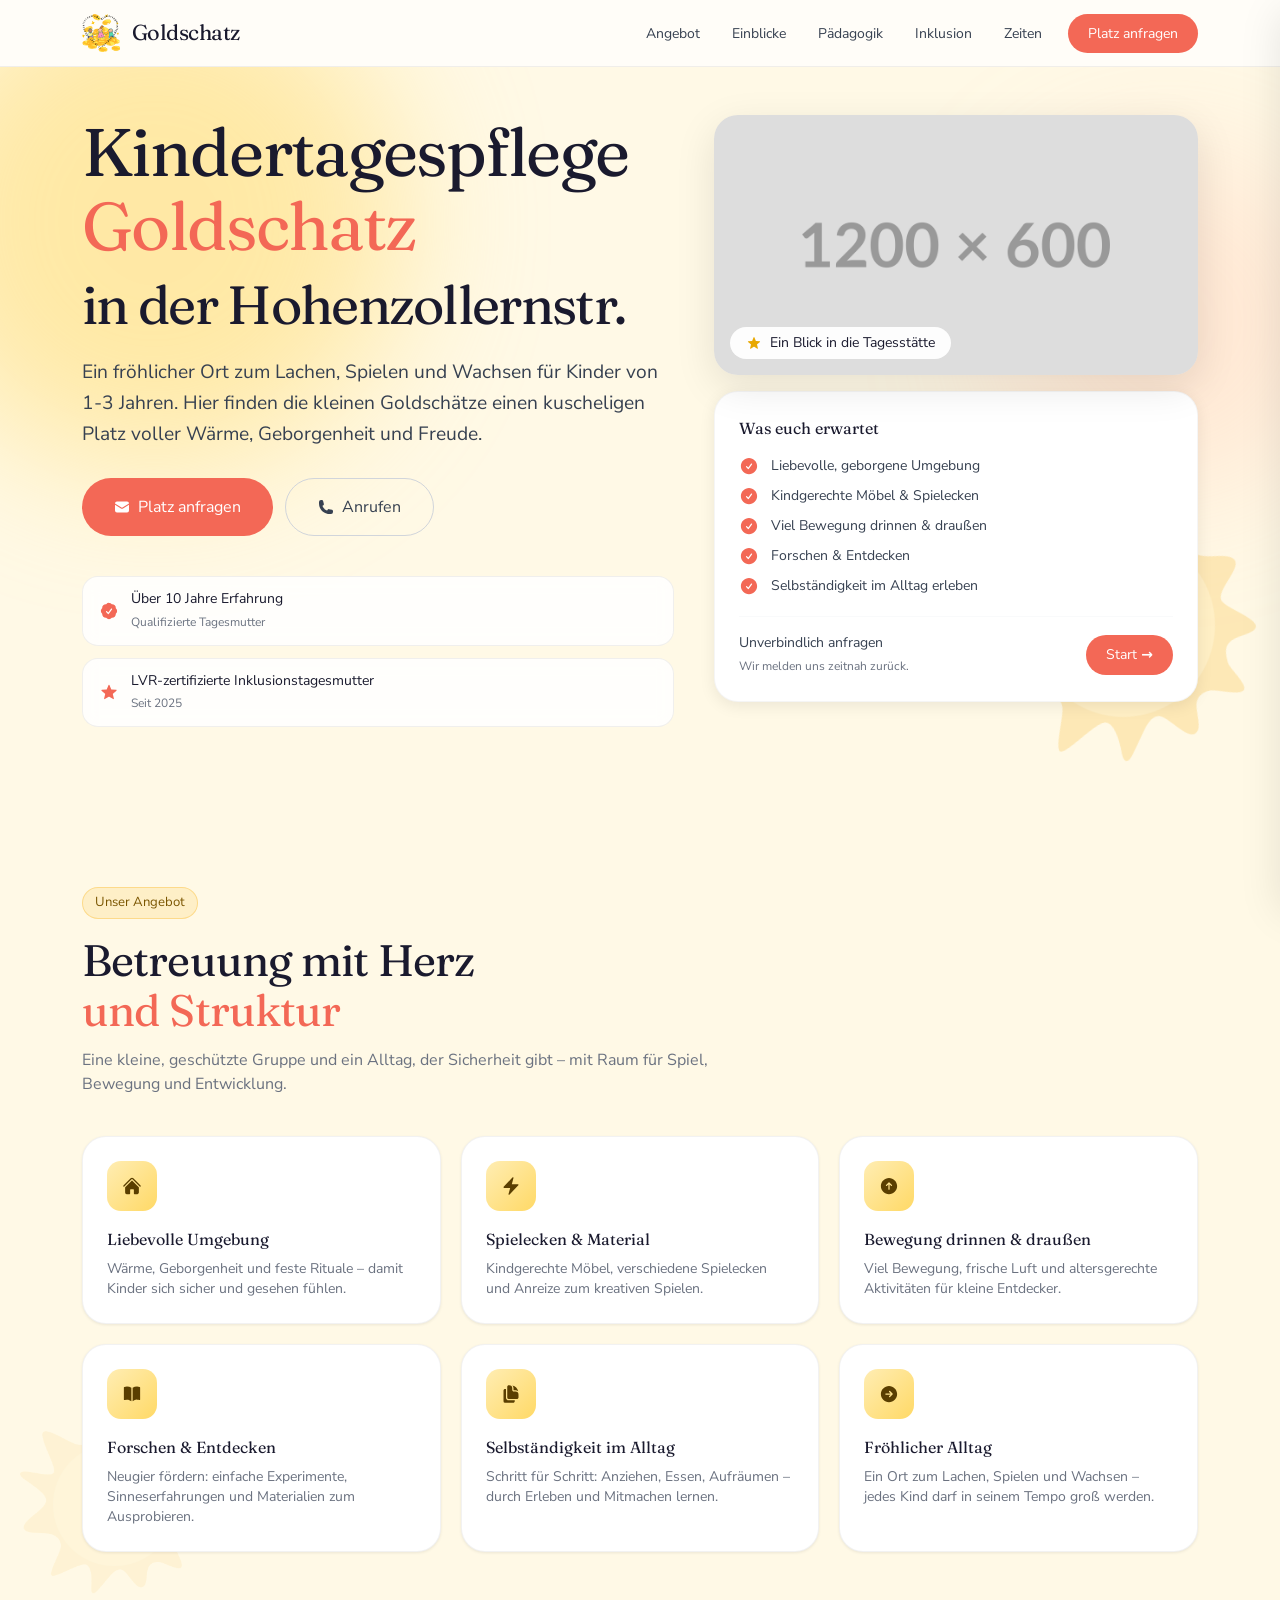
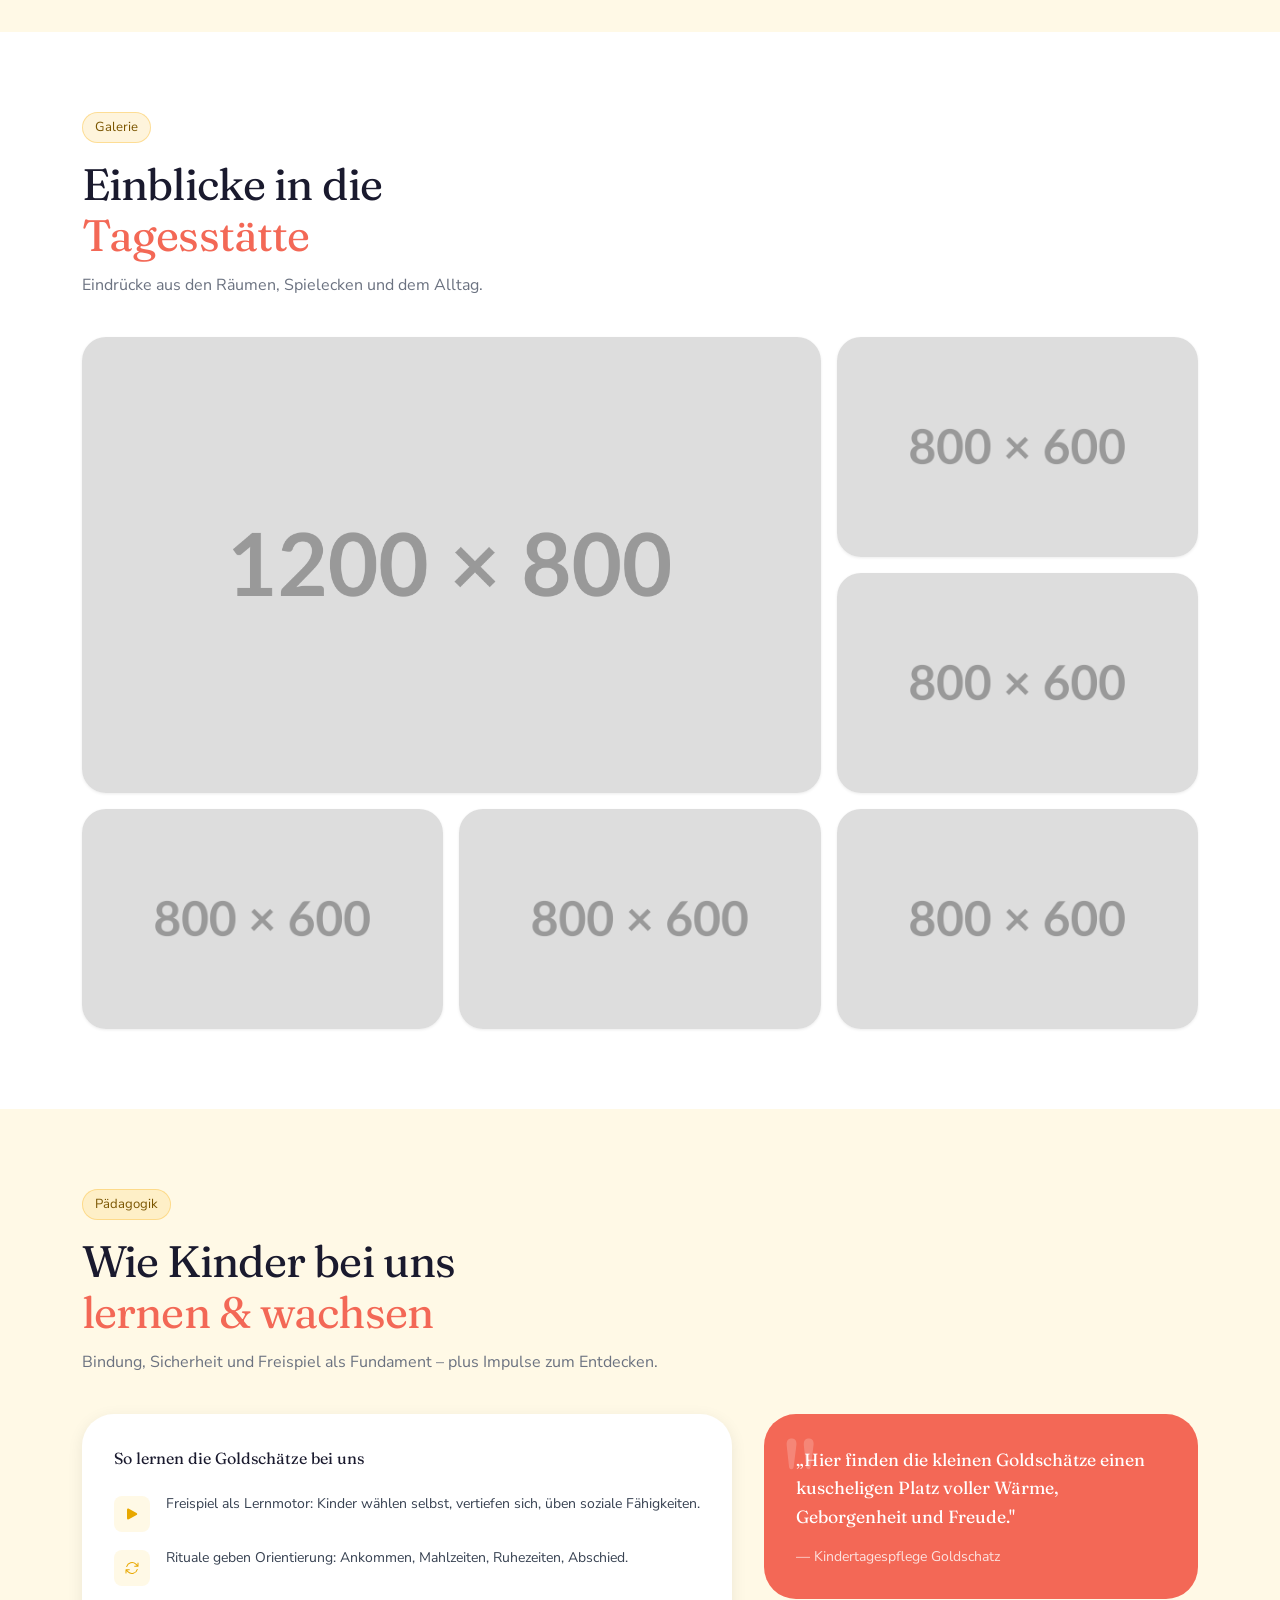
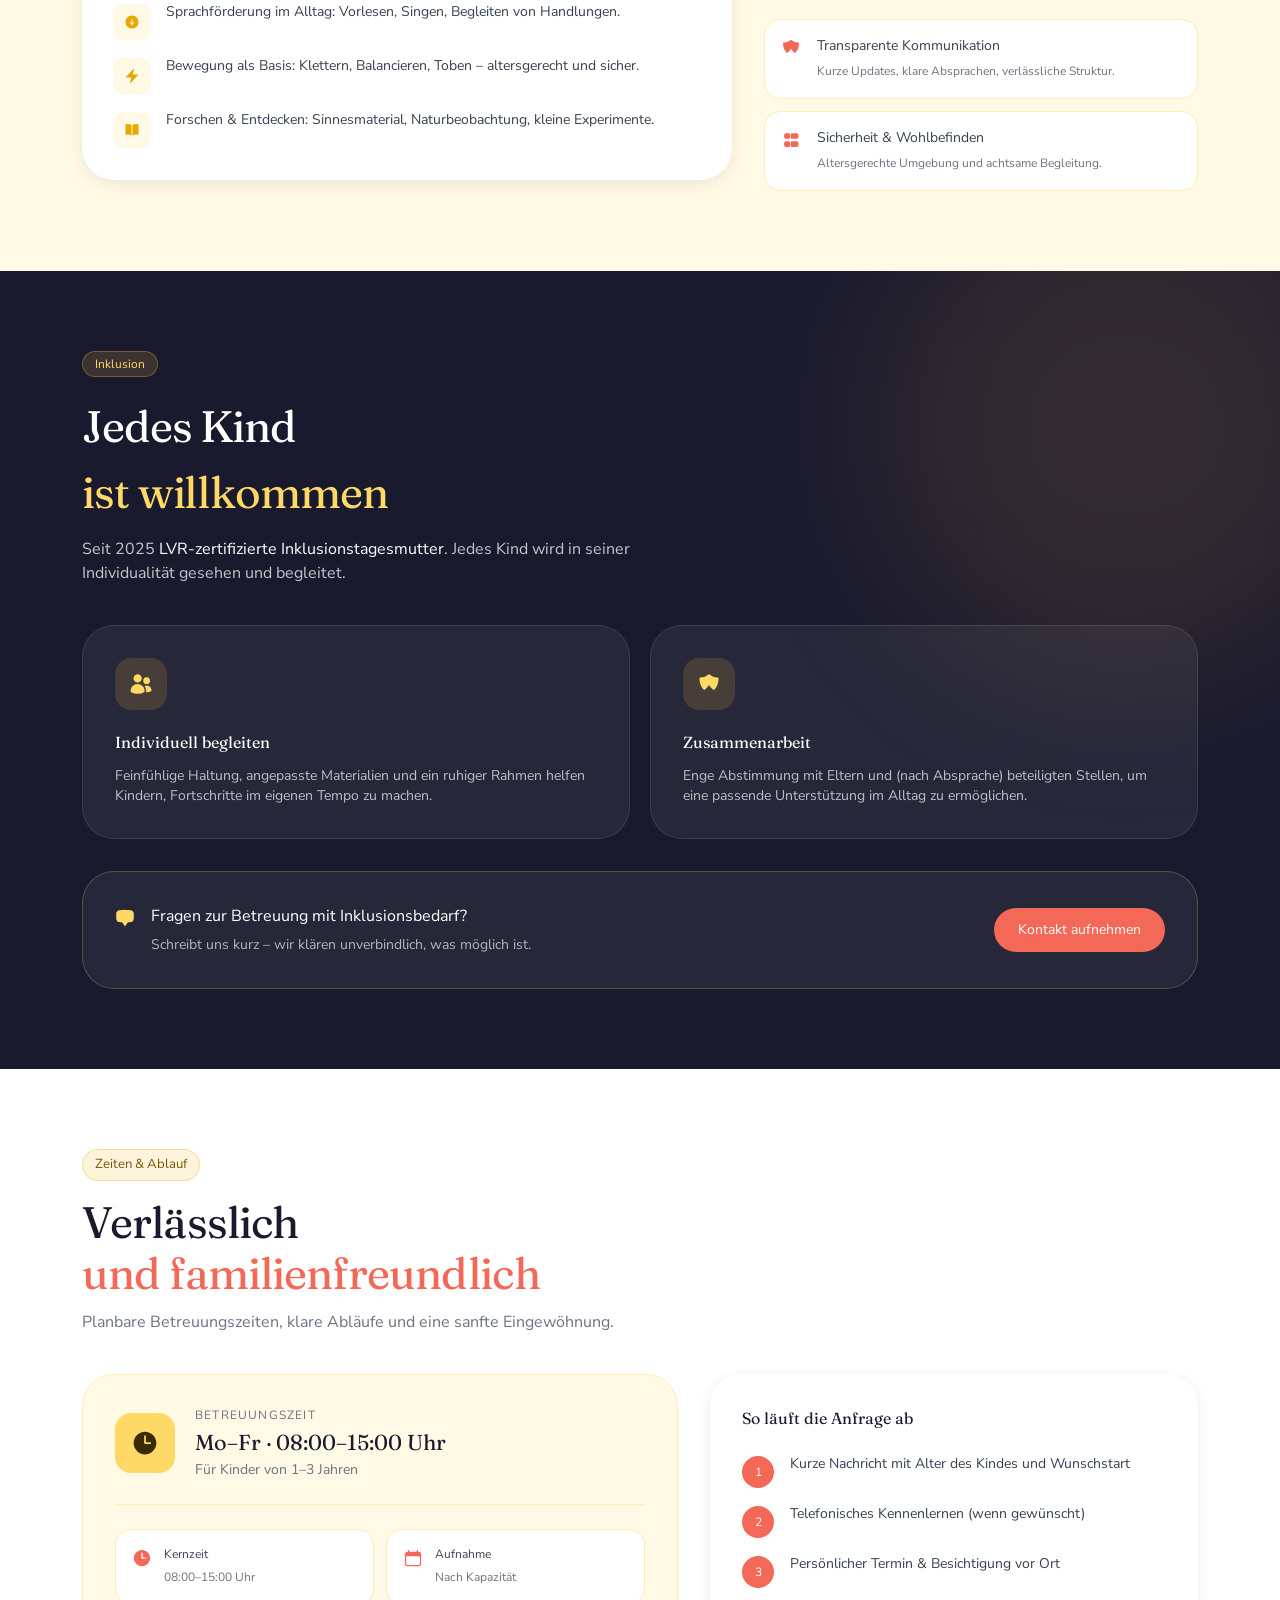
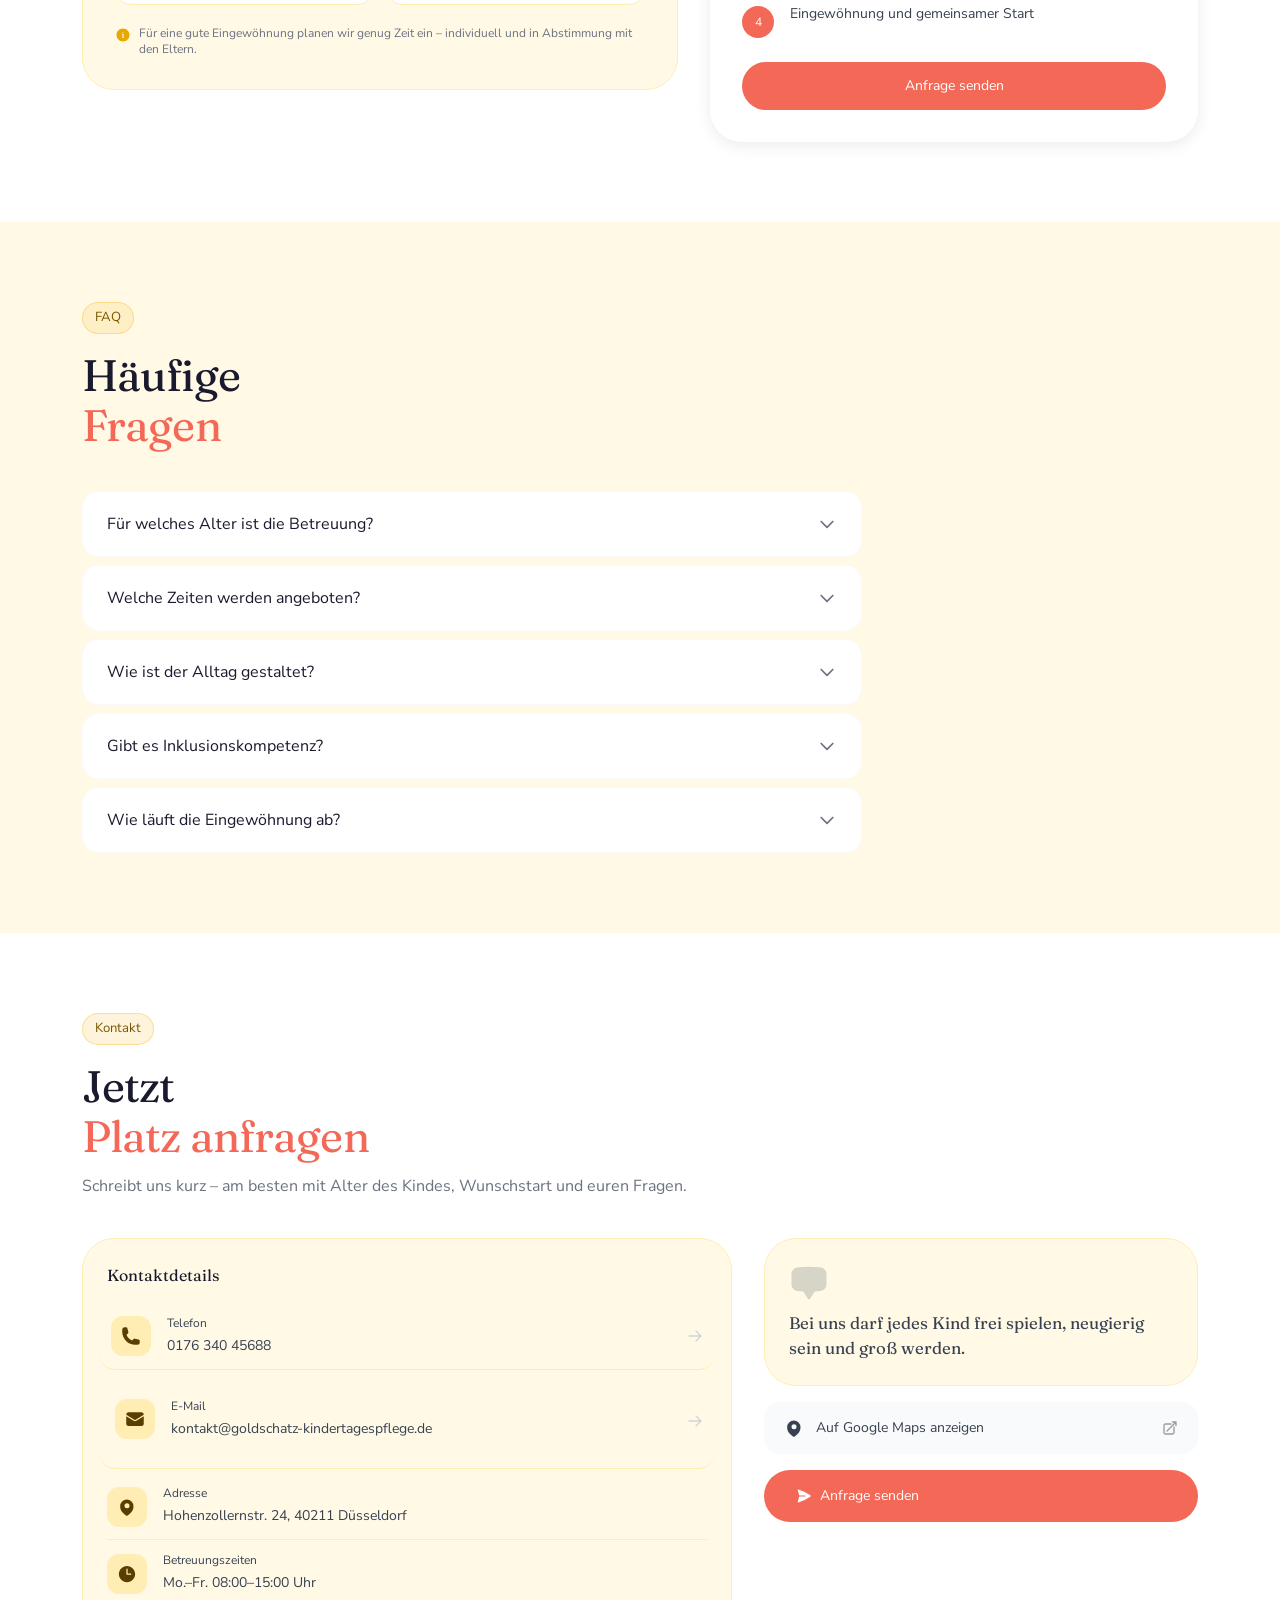
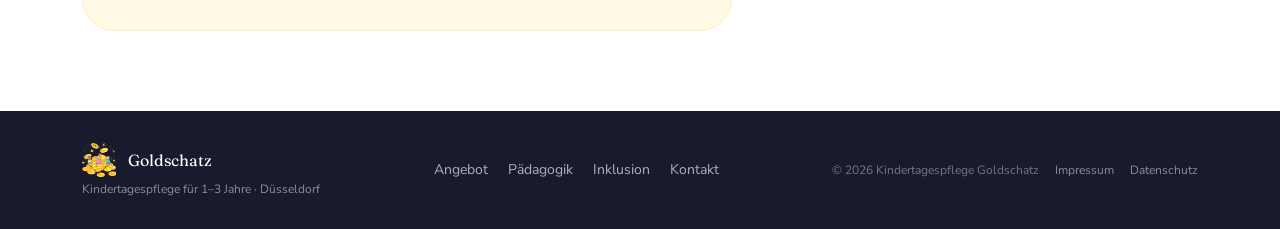
==== index.html @ 457f8713 "Add files via upload" ====
<!doctype html>
<html lang="de">
<head>
  <meta charset="utf-8" />
  <meta name="viewport" content="width=device-width, initial-scale=1" />
  <meta name="description" content="Kindertagespflege Goldschatz – liebevolle Betreuung für Kinder von 1–3 Jahren in Düsseldorf. Mo–Fr 8–15 Uhr. Über 10 Jahre Erfahrung, seit 2025 LVR-zertifizierte Inklusionstagesmutter." />
  <meta name="theme-color" content="#fac13f" />
  <meta name="robots" content="index, follow" />
  <link rel="canonical" href="https://goldschatz-kindertagespflege.de/" />
  <title>Kindertagespflege Goldschatz Düsseldorf | Tagesmutter für Kinder 1–3 Jahre</title>

  <!-- Open Graph -->
  <meta property="og:title" content="Kindertagespflege Goldschatz – Düsseldorf" />
  <meta property="og:description" content="Liebevolle Betreuung für Kinder von 1–3 Jahren. Mo–Fr 8–15 Uhr. Über 10 Jahre Erfahrung, LVR-zertifizierte Inklusionstagesmutter." />
  <meta property="og:type" content="website" />
  <meta property="og:locale" content="de_DE" />

  <!-- Structured Data -->
  <script type="application/ld+json">
  {"@context":"https://schema.org","@type":"ChildCare","name":"Kindertagespflege Goldschatz","description":"Liebevolle Kindertagespflege für Kinder von 1–3 Jahren in Düsseldorf.","address":{"@type":"PostalAddress","streetAddress":"Hohenzollernstr. 24","addressLocality":"Düsseldorf","postalCode":"40211","addressCountry":"DE"},"telephone":"+4917634045688","openingHours":"Mo-Fr 08:00-15:00","areaServed":{"@type":"City","name":"Düsseldorf"}}
  </script>

  <script defer src="./assets/script.js"></script>

  <link rel="icon" href="./favicon.ico">

  <link rel="stylesheet" href="./assets/output.css">
  <link rel="stylesheet" href="./assets/styles.css">

</head>

<body class="font-body text-ink-700 bg-bg antialiased overflow-x-hidden">

  <!-- ── Header ────────────────────────────── -->
  <header id="site-header" class="sticky top-[0px] z-[200] bg-bg/[0.92] backdrop-blur-xl border-b border-black/[0.06] transition-shadow duration-300">
    <nav class="flex items-center justify-between gap-6 px-5 md:px-8 py-3.5 max-w-[1180px] mx-auto" aria-label="Hauptnavigation">
      <a href="#top" class="flex items-center gap-3 shrink-0" aria-label="Goldschatz Startseite">
        <div class="w-[38px] h-[38px] flex items-center justify-center"><img src="./img/Goldschatz Logo.svg"></div>
        <span class="font-display font-bold text-[1.35rem] text-ink-900 tracking-tight">Goldschatz</span>
      </a>
      <ul class="hidden lg:flex items-center gap-1" role="list">
        <li><a href="#angebot"    class="nav-link px-3.5 py-2 rounded-full font-bold text-sm text-ink-700 hover:bg-gold-100 hover:text-ink-900 transition-colors">Angebot</a></li>
        <li><a href="#einblicke"  class="nav-link px-3.5 py-2 rounded-full font-bold text-sm text-ink-700 hover:bg-gold-100 hover:text-ink-900 transition-colors">Einblicke</a></li>
        <li><a href="#paedagogik" class="nav-link px-3.5 py-2 rounded-full font-bold text-sm text-ink-700 hover:bg-gold-100 hover:text-ink-900 transition-colors">Pädagogik</a></li>
        <li><a href="#inklusion"  class="nav-link px-3.5 py-2 rounded-full font-bold text-sm text-ink-700 hover:bg-gold-100 hover:text-ink-900 transition-colors">Inklusion</a></li>
        <li><a href="#zeiten"     class="nav-link px-3.5 py-2 rounded-full font-bold text-sm text-ink-700 hover:bg-gold-100 hover:text-ink-900 transition-colors">Zeiten</a></li>
        <li class="ml-2"><a href="#kontakt" class="px-5 py-2.5 bg-coral-400 hover:bg-coral-500 text-white rounded-full font-extrabold text-sm transition-all hover:-translate-y-px hover:shadow-[0_4px_12px_rgba(243,104,86,0.3)]">Platz anfragen</a></li>
      </ul>
      <button id="mobile-menu-btn" class="mobile-menu-btn lg:hidden flex flex-col gap-[5px] p-2 rounded-lg" aria-label="Menü öffnen" aria-expanded="false" aria-controls="mobile-drawer">
        <span class="burger-line block w-6 h-0.5 bg-ink-700 rounded-sm"></span>
        <span class="burger-line block w-6 h-0.5 bg-ink-700 rounded-sm"></span>
        <span class="burger-line block w-6 h-0.5 bg-ink-700 rounded-sm"></span>
      </button>
    </nav>
  </header>

  <!-- ── Mobile Overlay & Drawer (direkt in <body>, außerhalb <header>) ── -->
  <div id="mobile-overlay" class="fixed inset-0 z-[300] hidden bg-black/40 transition-opacity duration-300 opacity-0" aria-hidden="true"></div>
  <aside
    id="mobile-drawer"
    class="fixed inset-y-0 right-0 z-[400] w-[min(340px,90vw)] bg-bg shadow-lg translate-x-full transition-transform duration-300 flex flex-col"
    role="dialog"
    aria-modal="true"
    aria-label="Navigation"
    aria-hidden="true">
    <div class="flex items-center justify-between px-6 py-5 border-b border-ink-100">
      <div class="flex items-center gap-3">
        <div class="w-9 h-9 flex items-center justify-center"><img src="./img/Goldschatz Logo.svg"></div>
        <span class="font-display font-bold text-ink-900">Goldschatz</span>
      </div>
      <button id="drawer-close" class="w-9 h-9 flex items-center justify-center rounded-full bg-ink-100 hover:bg-peach-200 transition-colors" aria-label="Menü schließen" type="button">
        <svg class="w-5 h-5 text-ink-700" viewBox="0 0 24 24" fill="none" stroke="currentColor" stroke-width="2" aria-hidden="true"><path stroke-linecap="round" stroke-linejoin="round" d="M6 18 18 6M6 6l12 12"/></svg>
      </button>
    </div>
    <ul class="flex-1 min-h-0 px-4 py-4 overflow-y-auto" role="list">
      <li><a href="#angebot"    class="drawer-link flex items-center gap-3 px-4 py-3.5 rounded-xl font-bold text-ink-700 hover:bg-gold-100 transition-colors"><svg class="w-5 h-5 text-coral-400 shrink-0" viewBox="0 0 24 24" fill="currentColor" aria-hidden="true"><path d="M11.645 20.91l-.007-.003-.022-.012a15.247 15.247 0 0 1-.383-.218 25.18 25.18 0 0 1-4.244-3.17C4.688 15.36 2.25 12.174 2.25 8.25 2.25 5.322 4.714 3 7.688 3A5.5 5.5 0 0 1 12 5.052 5.5 5.5 0 0 1 16.313 3c2.973 0 5.437 2.322 5.437 5.25 0 3.925-2.438 7.111-4.739 9.256a25.175 25.175 0 0 1-4.244 3.17 15.247 15.247 0 0 1-.383.219l-.022.012-.007.004-.003.001a.752.752 0 0 1-.704 0l-.003-.001Z"/></svg>Angebot</a></li>
      <li><a href="#einblicke"  class="drawer-link flex items-center gap-3 px-4 py-3.5 rounded-xl font-bold text-ink-700 hover:bg-gold-100 transition-colors"><svg class="w-5 h-5 text-coral-400 shrink-0" viewBox="0 0 24 24" fill="currentColor" aria-hidden="true"><path fill-rule="evenodd" d="M1.5 6a2.25 2.25 0 0 1 2.25-2.25h16.5A2.25 2.25 0 0 1 22.5 6v12a2.25 2.25 0 0 1-2.25 2.25H3.75A2.25 2.25 0 0 1 1.5 18V6ZM3 16.06V18c0 .414.336.75.75.75h16.5A.75.75 0 0 0 21 18v-1.94l-2.69-2.689a1.5 1.5 0 0 0-2.12 0l-.88.879.97.97a.75.75 0 1 1-1.06 1.06l-5.16-5.159a1.5 1.5 0 0 0-2.12 0L3 16.061Zm10.125-7.81a1.125 1.125 0 1 1 2.25 0 1.125 1.125 0 0 1-2.25 0Z" clip-rule="evenodd"/></svg>Einblicke</a></li>
      <li><a href="#paedagogik" class="drawer-link flex items-center gap-3 px-4 py-3.5 rounded-xl font-bold text-ink-700 hover:bg-gold-100 transition-colors"><svg class="w-5 h-5 text-coral-400 shrink-0" viewBox="0 0 24 24" fill="currentColor" aria-hidden="true"><path d="M11.25 4.533A9.707 9.707 0 0 0 6 3a9.735 9.735 0 0 0-3.25.555.75.75 0 0 0-.5.707v14.25a.75.75 0 0 0 1 .707A8.237 8.237 0 0 1 6 18.75c1.995 0 3.823.707 5.25 1.886V4.533ZM12.75 20.636A8.214 8.214 0 0 1 18 18.75c.966 0 1.89.166 2.75.47a.75.75 0 0 0 1-.708V4.262a.75.75 0 0 0-.5-.707A9.735 9.735 0 0 0 18 3a9.707 9.707 0 0 0-5.25 1.533v16.103Z"/></svg>Pädagogik</a></li>
      <li><a href="#inklusion"  class="drawer-link flex items-center gap-3 px-4 py-3.5 rounded-xl font-bold text-ink-700 hover:bg-gold-100 transition-colors"><svg class="w-5 h-5 text-coral-400 shrink-0" viewBox="0 0 24 24" fill="currentColor" aria-hidden="true"><path d="M4.5 6.375a4.125 4.125 0 1 1 8.25 0 4.125 4.125 0 0 1-8.25 0ZM14.25 8.625a3.375 3.375 0 1 1 6.75 0 3.375 3.375 0 0 1-6.75 0ZM1.5 19.125a7.125 7.125 0 0 1 14.25 0v.003l-.001.119a.75.75 0 0 1-.363.63 13.067 13.067 0 0 1-6.761 1.873c-2.472 0-4.786-.684-6.76-1.873a.75.75 0 0 1-.364-.63l-.001-.122ZM17.25 19.128l-.001.144a2.25 2.25 0 0 1-.233.96 10.088 10.088 0 0 0 5.06-1.01.75.75 0 0 0 .42-.643 4.875 4.875 0 0 0-6.957-4.611 8.586 8.586 0 0 1 1.71 5.157v.003Z"/></svg>Inklusion</a></li>
      <li><a href="#zeiten"     class="drawer-link flex items-center gap-3 px-4 py-3.5 rounded-xl font-bold text-ink-700 hover:bg-gold-100 transition-colors"><svg class="w-5 h-5 text-coral-400 shrink-0" viewBox="0 0 24 24" fill="currentColor" aria-hidden="true"><path fill-rule="evenodd" d="M12 2.25c-5.385 0-9.75 4.365-9.75 9.75s4.365 9.75 9.75 9.75 9.75-4.365 9.75-9.75S17.385 2.25 12 2.25ZM12.75 6a.75.75 0 0 0-1.5 0v6c0 .414.336.75.75.75h4.5a.75.75 0 0 0 0-1.5h-3.75V6Z" clip-rule="evenodd"/></svg>Zeiten</a></li>
    </ul>
    <div class="flex flex-col gap-3 px-6 pb-8 pt-4 border-t border-ink-100">
      <a href="#kontakt" class="drawer-link flex items-center justify-center gap-2 py-3.5 bg-coral-400 hover:bg-coral-500 text-white rounded-full font-extrabold text-sm transition-colors">
        <svg class="w-4 h-4" viewBox="0 0 24 24" fill="currentColor" aria-hidden="true"><path d="M1.5 8.67v8.58a3 3 0 0 0 3 3h15a3 3 0 0 0 3-3V8.67l-8.928 5.493a3 3 0 0 1-3.144 0L1.5 8.67Z"/><path d="M22.5 6.908V6.75a3 3 0 0 0-3-3h-15a3 3 0 0 0-3 3v.158l9.714 5.978a1.5 1.5 0 0 0 1.572 0L22.5 6.908Z"/></svg>
        Platz anfragen
      </a>
      <a href="tel:017634045688" class="flex items-center justify-center gap-2 py-3.5 bg-gold-100 hover:bg-gold-200 border border-gold-300 text-ink-900 rounded-full font-bold text-sm transition-colors">
        <svg class="w-4 h-4 text-coral-400" viewBox="0 0 24 24" fill="currentColor" aria-hidden="true"><path fill-rule="evenodd" d="M1.5 4.5a3 3 0 0 1 3-3h1.372c.86 0 1.61.586 1.819 1.42l1.105 4.423a1.875 1.875 0 0 1-.694 1.955l-1.293.97c-.135.101-.164.249-.126.352a11.285 11.285 0 0 0 6.697 6.697c.103.038.25.009.352-.126l.97-1.293a1.875 1.875 0 0 1 1.955-.694l4.423 1.105c.834.209 1.42.959 1.42 1.82V19.5a3 3 0 0 1-3 3h-2.25C8.552 22.5 1.5 15.448 1.5 6.75V4.5Z" clip-rule="evenodd"/></svg>
        0176 34045688
      </a>
    </div>
  </aside>

  <!-- ── Hero ──────────────────────────────── -->
  <section id="top" class="relative overflow-hidden pt-12 pb-20 bg-bg-warm" aria-label="Willkommen">
    <div class="absolute inset-0 pointer-events-none overflow-hidden" aria-hidden="true">
      <div class="absolute w-[500px] h-[500px] rounded-full blur-[70px] opacity-50 bg-gold-300 -top-24 -left-24"></div>
      <div class="absolute w-[350px] h-[350px] rounded-full blur-[70px] opacity-25 bg-peach-400 top-20 -right-16"></div>
      <img src="./img/sunbg.svg" alt="" class="absolute bottom-[-40px] right-[-60px] opacity-[0.28] -rotate-[15deg]" style="width:clamp(200px,35vw,480px)" loading="eager" width="480" height="320" />
    </div>
    <div class="relative z-10 max-w-[1180px] mx-auto px-5 md:px-8 grid grid-cols-1 lg:grid-cols-[1.1fr_0.9fr] gap-10 items-start">
      <div data-animate="fade-up">
        <h1 class="font-display font-bold leading-[1.1] tracking-tight text-ink-900 mb-5" style="font-size:clamp(2.4rem,5.5vw + 0.5rem,4.2rem)">
          Kindertages<wbr>pflege<br>
          <em class="italic text-coral-400 not-italic" style="font-style:italic">Goldschatz</em><br>
          <small>in der Hohenzollernstr.</small>
        </h1>
        <p class="text-ink-700 leading-relaxed mb-7 max-w-[55ch]" style="font-size:clamp(1rem,1.5vw + 0.3rem,1.2rem)">
          Ein fröhlicher Ort zum <strong>Lachen, Spielen</strong> und <strong>Wachsen</strong> für Kinder von 1-3 Jahren. Hier finden die kleinen Goldschätze einen kuscheligen Platz voller Wärme, Geborgenheit und Freude.
        </p>
        <div class="flex gap-3 flex-wrap mb-10">
          <a href="#kontakt" class="inline-flex items-center gap-2 px-8 py-4 bg-coral-400 hover:bg-coral-500 text-white rounded-full font-extrabold text-base transition-all hover:-translate-y-px hover:shadow-[0_6px_20px_rgba(243,104,86,0.35)]">
            <svg class="w-4 h-4" viewBox="0 0 24 24" fill="currentColor" aria-hidden="true"><path d="M1.5 8.67v8.58a3 3 0 0 0 3 3h15a3 3 0 0 0 3-3V8.67l-8.928 5.493a3 3 0 0 1-3.144 0L1.5 8.67Z"/><path d="M22.5 6.908V6.75a3 3 0 0 0-3-3h-15a3 3 0 0 0-3 3v.158l9.714 5.978a1.5 1.5 0 0 0 1.572 0L22.5 6.908Z"/></svg>
            Platz anfragen
          </a>
          <a href="tel:017634045688" class="inline-flex items-center gap-2 px-8 py-4 bg-transparent border-[1.5px] border-ink-300 hover:bg-gold-100 hover:border-gold-400 text-ink-700 rounded-full font-bold text-base transition-all">
            <svg class="w-4 h-4" viewBox="0 0 24 24" fill="currentColor" aria-hidden="true"><path fill-rule="evenodd" d="M1.5 4.5a3 3 0 0 1 3-3h1.372c.86 0 1.61.586 1.819 1.42l1.105 4.423a1.875 1.875 0 0 1-.694 1.955l-1.293.97c-.135.101-.164.249-.126.352a11.285 11.285 0 0 0 6.697 6.697c.103.038.25.009.352-.126l.97-1.293a1.875 1.875 0 0 1 1.955-.694l4.423 1.105c.834.209 1.42.959 1.42 1.82V19.5a3 3 0 0 1-3 3h-2.25C8.552 22.5 1.5 15.448 1.5 6.75V4.5Z" clip-rule="evenodd"/></svg>
            Anrufen
          </a>
        </div>
        <div class="flex flex-col gap-3">
          <div class="flex items-center gap-3 px-4 py-3 bg-white/85 border border-black/[0.06] rounded-2xl backdrop-blur-sm">
            <svg class="w-5 h-5 text-coral-400 shrink-0" viewBox="0 0 24 24" fill="currentColor" aria-hidden="true"><path fill-rule="evenodd" d="M8.603 3.799A4.49 4.49 0 0 1 12 2.25c1.357 0 2.573.6 3.397 1.549a4.49 4.49 0 0 1 3.498 1.307 4.491 4.491 0 0 1 1.307 3.497A4.49 4.49 0 0 1 21.75 12a4.49 4.49 0 0 1-1.549 3.397 4.491 4.491 0 0 1-1.307 3.497 4.491 4.491 0 0 1-3.497 1.307A4.49 4.49 0 0 1 12 21.75a4.49 4.49 0 0 1-3.397-1.549 4.49 4.49 0 0 1-3.498-1.306 4.491 4.491 0 0 1-1.307-3.498A4.49 4.49 0 0 1 2.25 12c0-1.357.6-2.573 1.549-3.397a4.49 4.49 0 0 1 1.307-3.497 4.49 4.49 0 0 1 3.497-1.307Zm7.007 6.387a.75.75 0 1 0-1.22-.872l-3.236 4.53L9.53 12.22a.75.75 0 0 0-1.06 1.06l2.25 2.25a.75.75 0 0 0 1.14-.094l3.75-5.25Z" clip-rule="evenodd"/></svg>
            <div><strong class="block text-sm text-ink-900 leading-snug">Über 10 Jahre Erfahrung</strong><span class="text-xs text-ink-500">Qualifizierte Tagesmutter</span></div>
          </div>
          <div class="flex items-center gap-3 px-4 py-3 bg-white/85 border border-black/[0.06] rounded-2xl backdrop-blur-sm">
            <svg class="w-5 h-5 text-coral-400 shrink-0" viewBox="0 0 24 24" fill="currentColor" aria-hidden="true"><path d="M11.48 3.499a.562.562 0 0 1 1.04 0l2.125 5.111a.563.563 0 0 0 .475.345l5.518.442c.499.04.701.663.321.988l-4.204 3.602a.563.563 0 0 0-.182.557l1.285 5.385a.562.562 0 0 1-.84.61l-4.725-2.885a.562.562 0 0 0-.586 0L6.982 20.54a.562.562 0 0 1-.84-.61l1.285-5.386a.562.562 0 0 0-.182-.557l-4.204-3.602a.562.562 0 0 1 .321-.988l5.518-.442a.563.563 0 0 0 .475-.345L11.48 3.5Z"/></svg>
            <div><strong class="block text-sm text-ink-900 leading-snug">LVR-zertifizierte Inklusionstagesmutter</strong><span class="text-xs text-ink-500">Seit 2025</span></div>
          </div>
        </div>
      </div>
      <div class="flex flex-col gap-4" data-animate="fade-up" data-delay="100">
        <div class="rounded-3xl overflow-hidden shadow-lg relative">
          <img src="./img/blick-in-tagesstätte.png" alt="Blick in die Kindertagespflege Goldschatz – heller freundlicher Spielraum" loading="eager" width="800" height="530" fetchpriority="high" class="w-full h-[260px] object-cover" />
          <div class="absolute bottom-4 left-4 flex items-center gap-2 px-4 py-1.5 bg-white/92 rounded-full text-sm font-bold text-ink-900 backdrop-blur-sm">
            <svg class="w-4 h-4 text-gold-500" viewBox="0 0 24 24" fill="currentColor" aria-hidden="true"><path d="M11.48 3.499a.562.562 0 0 1 1.04 0l2.125 5.111a.563.563 0 0 0 .475.345l5.518.442c.499.04.701.663.321.988l-4.204 3.602a.563.563 0 0 0-.182.557l1.285 5.385a.562.562 0 0 1-.84.61l-4.725-2.885a.562.562 0 0 0-.586 0L6.982 20.54a.562.562 0 0 1-.84-.61l1.285-5.386a.562.562 0 0 0-.182-.557l-4.204-3.602a.562.562 0 0 1 .321-.988l5.518-.442a.563.563 0 0 0 .475-.345L11.48 3.5Z"/></svg>
            Ein Blick in die Tagesstätte
          </div>
        </div>
        <div class="bg-white rounded-3xl p-6 shadow-soft border border-black/[0.04]">
          <h2 class="font-display font-bold text-ink-900 mb-4">Was euch erwartet</h2>
          <ul class="flex flex-col gap-2.5 mb-5" role="list">
            <li class="flex items-center gap-3 font-semibold text-sm"><svg class="w-5 h-5 text-coral-400 shrink-0" viewBox="0 0 24 24" fill="currentColor" aria-hidden="true"><path fill-rule="evenodd" d="M2.25 12c0-5.385 4.365-9.75 9.75-9.75s9.75 4.365 9.75 9.75-4.365 9.75-9.75 9.75S2.25 17.385 2.25 12Zm13.36-1.814a.75.75 0 1 0-1.22-.872l-3.236 4.53L9.53 12.22a.75.75 0 0 0-1.06 1.06l2.25 2.25a.75.75 0 0 0 1.14-.094l3.75-5.25Z" clip-rule="evenodd"/></svg>Liebevolle, geborgene Umgebung</li>
            <li class="flex items-center gap-3 font-semibold text-sm"><svg class="w-5 h-5 text-coral-400 shrink-0" viewBox="0 0 24 24" fill="currentColor" aria-hidden="true"><path fill-rule="evenodd" d="M2.25 12c0-5.385 4.365-9.75 9.75-9.75s9.75 4.365 9.75 9.75-4.365 9.75-9.75 9.75S2.25 17.385 2.25 12Zm13.36-1.814a.75.75 0 1 0-1.22-.872l-3.236 4.53L9.53 12.22a.75.75 0 0 0-1.06 1.06l2.25 2.25a.75.75 0 0 0 1.14-.094l3.75-5.25Z" clip-rule="evenodd"/></svg>Kindgerechte Möbel & Spielecken</li>
            <li class="flex items-center gap-3 font-semibold text-sm"><svg class="w-5 h-5 text-coral-400 shrink-0" viewBox="0 0 24 24" fill="currentColor" aria-hidden="true"><path fill-rule="evenodd" d="M2.25 12c0-5.385 4.365-9.75 9.75-9.75s9.75 4.365 9.75 9.75-4.365 9.75-9.75 9.75S2.25 17.385 2.25 12Zm13.36-1.814a.75.75 0 1 0-1.22-.872l-3.236 4.53L9.53 12.22a.75.75 0 0 0-1.06 1.06l2.25 2.25a.75.75 0 0 0 1.14-.094l3.75-5.25Z" clip-rule="evenodd"/></svg>Viel Bewegung drinnen & draußen</li>
            <li class="flex items-center gap-3 font-semibold text-sm"><svg class="w-5 h-5 text-coral-400 shrink-0" viewBox="0 0 24 24" fill="currentColor" aria-hidden="true"><path fill-rule="evenodd" d="M2.25 12c0-5.385 4.365-9.75 9.75-9.75s9.75 4.365 9.75 9.75-4.365 9.75-9.75 9.75S2.25 17.385 2.25 12Zm13.36-1.814a.75.75 0 1 0-1.22-.872l-3.236 4.53L9.53 12.22a.75.75 0 0 0-1.06 1.06l2.25 2.25a.75.75 0 0 0 1.14-.094l3.75-5.25Z" clip-rule="evenodd"/></svg>Forschen & Entdecken</li>
            <li class="flex items-center gap-3 font-semibold text-sm"><svg class="w-5 h-5 text-coral-400 shrink-0" viewBox="0 0 24 24" fill="currentColor" aria-hidden="true"><path fill-rule="evenodd" d="M2.25 12c0-5.385 4.365-9.75 9.75-9.75s9.75 4.365 9.75 9.75-4.365 9.75-9.75 9.75S2.25 17.385 2.25 12Zm13.36-1.814a.75.75 0 1 0-1.22-.872l-3.236 4.53L9.53 12.22a.75.75 0 0 0-1.06 1.06l2.25 2.25a.75.75 0 0 0 1.14-.094l3.75-5.25Z" clip-rule="evenodd"/></svg>Selbständigkeit im Alltag erleben</li>
          </ul>
          <div class="flex items-center justify-between gap-4 pt-4 border-t border-ink-100">
            <div><strong class="block text-sm">Unverbindlich anfragen</strong><span class="text-xs text-ink-500">Wir melden uns zeitnah zurück.</span></div>
            <a href="#kontakt" class="px-5 py-2.5 bg-coral-400 hover:bg-coral-500 text-white rounded-full font-extrabold text-sm transition-colors whitespace-nowrap">Start →</a>
          </div>
        </div>
      </div>
    </div>
  </section>

  <main id="main">

    <!-- ── Angebot ────────────────────────── -->
    <section id="angebot" class="relative py-20 bg-bg-warm overflow-hidden" aria-labelledby="angebot-heading">
      <div class="absolute bottom-[-20px] left-[-40px] opacity-10 pointer-events-none" aria-hidden="true"><img src="./img/sunbg.svg" alt="" loading="lazy" width="300" height="200" /></div>
      <div class="max-w-[1180px] mx-auto px-5 md:px-8">
        <div class="max-w-[680px] mb-10">
          <div class="pill-label">Unser Angebot</div>
          <h2 id="angebot-heading" class="section-title">Betreuung mit Herz<br><em class="italic text-coral-400">und Struktur</em></h2>
          <p class="text-ink-500">Eine kleine, geschützte Gruppe und ein Alltag, der Sicherheit gibt – mit Raum für Spiel, Bewegung und Entwicklung.</p>
        </div>
        <div class="grid grid-cols-1 sm:grid-cols-2 lg:grid-cols-3 gap-5">
          <article class="feature-card" data-animate="fade-up" data-delay="0"><div class="feature-icon"><svg class="w-5 h-5 text-[#5a3e00]" viewBox="0 0 24 24" fill="currentColor" aria-hidden="true"><path d="M11.47 3.841a.75.75 0 0 1 1.06 0l8.69 8.69a.75.75 0 1 0 1.06-1.061l-8.689-8.69a2.25 2.25 0 0 0-3.182 0l-8.69 8.69a.75.75 0 1 0 1.061 1.06l8.69-8.689Z"/><path d="m12 5.432 8.159 8.159c.03.03.06.058.091.086v6.198c0 1.035-.84 1.875-1.875 1.875H15a.75.75 0 0 1-.75-.75v-4.5a.75.75 0 0 0-.75-.75h-3a.75.75 0 0 0-.75.75V21a.75.75 0 0 1-.75.75H5.625a1.875 1.875 0 0 1-1.875-1.875v-6.198a2.29 2.29 0 0 0 .091-.086L12 5.432Z"/></svg></div><h3 class="font-display font-bold text-ink-900 mb-2">Liebevolle Umgebung</h3><p class="text-sm text-ink-500">Wärme, Geborgenheit und feste Rituale – damit Kinder sich sicher und gesehen fühlen.</p></article>
          <article class="feature-card" data-animate="fade-up" data-delay="60"><div class="feature-icon"><svg class="w-5 h-5 text-[#5a3e00]" viewBox="0 0 24 24" fill="currentColor" aria-hidden="true"><path fill-rule="evenodd" d="M14.615 1.595a.75.75 0 0 1 .359.852L12.982 9.75h7.268a.75.75 0 0 1 .548 1.262l-10.5 11.25a.75.75 0 0 1-1.272-.71l1.992-7.302H3.75a.75.75 0 0 1-.548-1.262l10.5-11.25a.75.75 0 0 1 .913-.143Z" clip-rule="evenodd"/></svg></div><h3 class="font-display font-bold text-ink-900 mb-2">Spielecken & Material</h3><p class="text-sm text-ink-500">Kindgerechte Möbel, verschiedene Spielecken und Anreize zum kreativen Spielen.</p></article>
          <article class="feature-card" data-animate="fade-up" data-delay="120"><div class="feature-icon"><svg class="w-5 h-5 text-[#5a3e00]" viewBox="0 0 24 24" fill="currentColor" aria-hidden="true"><path fill-rule="evenodd" d="M12 2.25c-5.385 0-9.75 4.365-9.75 9.75s4.365 9.75 9.75 9.75 9.75-4.365 9.75-9.75S17.385 2.25 12 2.25Zm.53 5.47a.75.75 0 0 0-1.06 0l-3 3a.75.75 0 1 0 1.06 1.06l1.72-1.72v5.69a.75.75 0 0 0 1.5 0v-5.69l1.72 1.72a.75.75 0 1 0 1.06-1.06l-3-3Z" clip-rule="evenodd"/></svg></div><h3 class="font-display font-bold text-ink-900 mb-2">Bewegung drinnen & draußen</h3><p class="text-sm text-ink-500">Viel Bewegung, frische Luft und altersgerechte Aktivitäten für kleine Entdecker.</p></article>
          <article class="feature-card" data-animate="fade-up" data-delay="180"><div class="feature-icon"><svg class="w-5 h-5 text-[#5a3e00]" viewBox="0 0 24 24" fill="currentColor" aria-hidden="true"><path d="M11.25 4.533A9.707 9.707 0 0 0 6 3a9.735 9.735 0 0 0-3.25.555.75.75 0 0 0-.5.707v14.25a.75.75 0 0 0 1 .707A8.237 8.237 0 0 1 6 18.75c1.995 0 3.823.707 5.25 1.886V4.533ZM12.75 20.636A8.214 8.214 0 0 1 18 18.75c.966 0 1.89.166 2.75.47a.75.75 0 0 0 1-.708V4.262a.75.75 0 0 0-.5-.707A9.735 9.735 0 0 0 18 3a9.707 9.707 0 0 0-5.25 1.533v16.103Z"/></svg></div><h3 class="font-display font-bold text-ink-900 mb-2">Forschen & Entdecken</h3><p class="text-sm text-ink-500">Neugier fördern: einfache Experimente, Sinneserfahrungen und Materialien zum Ausprobieren.</p></article>
          <article class="feature-card" data-animate="fade-up" data-delay="240"><div class="feature-icon"><svg class="w-5 h-5 text-[#5a3e00]" viewBox="0 0 24 24" fill="currentColor" aria-hidden="true"><path d="M7.5 3.375c0-1.036.84-1.875 1.875-1.875h.375a3.75 3.75 0 0 1 3.75 3.75v1.875C13.5 8.161 14.34 9 15.375 9h1.875A3.75 3.75 0 0 1 21 12.75v3.375C21 17.16 20.16 18 19.125 18h-9.75A1.875 1.875 0 0 1 7.5 16.125V3.375Z"/><path d="M15 5.25a5.23 5.23 0 0 0-1.279-3.434 9.768 9.768 0 0 1 6.963 6.963A5.23 5.23 0 0 0 17.25 7.5h-1.875A.375.375 0 0 1 15 7.125V5.25ZM4.875 6H6v10.125A3.375 3.375 0 0 0 9.375 19.5H16.5v1.125c0 1.035-.84 1.875-1.875 1.875h-9.75A1.875 1.875 0 0 1 3 20.625V7.875C3 6.839 3.84 6 4.875 6Z"/></svg></div><h3 class="font-display font-bold text-ink-900 mb-2">Selbständigkeit im Alltag</h3><p class="text-sm text-ink-500">Schritt für Schritt: Anziehen, Essen, Aufräumen – durch Erleben und Mitmachen lernen.</p></article>
          <article class="feature-card" data-animate="fade-up" data-delay="300"><div class="feature-icon"><svg class="w-5 h-5 text-[#5a3e00]" viewBox="0 0 24 24" fill="currentColor" aria-hidden="true"><path fill-rule="evenodd" d="M12 2.25c-5.385 0-9.75 4.365-9.75 9.75s4.365 9.75 9.75 9.75 9.75-4.365 9.75-9.75S17.385 2.25 12 2.25Zm4.28 10.28a.75.75 0 0 0 0-1.06l-3-3a.75.75 0 1 0-1.06 1.06l1.72 1.72H8.25a.75.75 0 0 0 0 1.5h5.69l-1.72 1.72a.75.75 0 1 0 1.06 1.06l3-3Z" clip-rule="evenodd"/></svg></div><h3 class="font-display font-bold text-ink-900 mb-2">Fröhlicher Alltag</h3><p class="text-sm text-ink-500">Ein Ort zum Lachen, Spielen und Wachsen – jedes Kind darf in seinem Tempo groß werden.</p></article>
        </div>
      </div>
    </section>

    <!-- ── Einblicke ──────────────────────── -->
    <section id="einblicke" class="py-20 bg-white" aria-labelledby="einblicke-heading">
      <div class="max-w-[1180px] mx-auto px-5 md:px-8">
        <div class="max-w-[680px] mb-10">
          <div class="pill-label">Galerie</div>
          <h2 id="einblicke-heading" class="section-title">Einblicke in die<br><em class="italic text-coral-400">Tagesstätte</em></h2>
          <p class="text-ink-500">Eindrücke aus den Räumen, Spielecken und dem Alltag.</p>
        </div>
        <div class="gallery-grid" role="list">
          <figure class="gallery-item gallery-item--large" role="listitem"><img src="./img/spielbereich.png" alt="Heller Spielbereich mit kindgerechten Ecken" loading="lazy" width="800" height="533" /><figcaption><strong class="block text-sm">Spielbereich</strong><span class="text-xs opacity-85">Ruhige und aktive Spielecken</span></figcaption></figure>
          <figure class="gallery-item" role="listitem"><img src="./img/leseecke.png" alt="Gemütliche Leseecke" loading="lazy" width="600" height="400" /><figcaption><strong class="block text-sm">Leseecke</strong><span class="text-xs opacity-85">Vorlesen & Kuschelzeit</span></figcaption></figure>
          <figure class="gallery-item" role="listitem"><img src="./img/bewegung-drinnen.png" alt="Kinder beim Klettern drinnen" loading="lazy" width="600" height="400" /><figcaption><strong class="block text-sm">Bewegung drinnen</strong><span class="text-xs opacity-85">Klettern, Balancieren, Toben</span></figcaption></figure>
          <figure class="gallery-item" role="listitem"><img src="./img/kreativecke.png" alt="Kreativecke mit Malutensilien" loading="lazy" width="600" height="400" /><figcaption><strong class="block text-sm">Kreativecke</strong><span class="text-xs opacity-85">Malen, Basteln & Sinneserfahrungen</span></figcaption></figure>
          <figure class="gallery-item" role="listitem"><img src="./img/forschen-entdecken.png" alt="Kinder beim Forschen" loading="lazy" width="600" height="400" /><figcaption><strong class="block text-sm">Forschen & Entdecken</strong><span class="text-xs opacity-85">Neugier durch Ausprobieren</span></figcaption></figure>
          <figure class="gallery-item" role="listitem"><img src="./img/draussen-unterwegs.png" alt="Kinder draußen beim Spielen" loading="lazy" width="600" height="400" /><figcaption><strong class="block text-sm">Draußen unterwegs</strong><span class="text-xs opacity-85">Frische Luft & Bewegung</span></figcaption></figure>
        </div>
      </div>
    </section>

    <!-- ── Pädagogik ──────────────────────── -->
    <section id="paedagogik" class="py-20 bg-bg-warm" aria-labelledby="paedagogik-heading">
      <div class="max-w-[1180px] mx-auto px-5 md:px-8">
        <div class="max-w-[680px] mb-10">
          <div class="pill-label">Pädagogik</div>
          <h2 id="paedagogik-heading" class="section-title">Wie Kinder bei uns<br><em class="italic text-coral-400">lernen & wachsen</em></h2>
          <p class="text-ink-500">Bindung, Sicherheit und Freispiel als Fundament – plus Impulse zum Entdecken.</p>
        </div>
        <div class="grid grid-cols-1 lg:grid-cols-[1.2fr_0.8fr] gap-8 items-start">
          <div class="bg-white rounded-[2rem] p-8 shadow-soft" data-animate="fade-up">
            <h3 class="font-display font-bold text-ink-900 mb-6">So lernen die Goldschätze bei uns</h3>
            <ul class="flex flex-col gap-4" role="list">
              <li class="flex gap-4 items-start text-sm text-ink-700"><div class="w-9 h-9 shrink-0 rounded-lg bg-gold-100 flex items-center justify-center mt-0.5"><svg class="w-4 h-4 text-gold-500" viewBox="0 0 24 24" fill="currentColor" aria-hidden="true"><path fill-rule="evenodd" d="M4.5 5.653c0-1.427 1.529-2.33 2.779-1.643l11.54 6.347c1.295.712 1.295 2.573 0 3.286L7.28 19.99c-1.25.687-2.779-.217-2.779-1.643V5.653Z" clip-rule="evenodd"/></svg></div><div><strong>Freispiel</strong> als Lernmotor: Kinder wählen selbst, vertiefen sich, üben soziale Fähigkeiten.</div></li>
              <li class="flex gap-4 items-start text-sm text-ink-700"><div class="w-9 h-9 shrink-0 rounded-lg bg-gold-100 flex items-center justify-center mt-0.5"><svg class="w-4 h-4 text-gold-500" viewBox="0 0 24 24" fill="currentColor" aria-hidden="true"><path fill-rule="evenodd" d="M4.755 10.059a7.5 7.5 0 0 1 12.548-3.364l1.903 1.903h-3.183a.75.75 0 1 0 0 1.5h4.992a.75.75 0 0 0 .75-.75V4.356a.75.75 0 0 0-1.5 0v3.18l-1.9-1.9A9 9 0 0 0 3.306 9.67a.75.75 0 1 0 1.45.388Zm15.408 3.352a.75.75 0 0 0-.919.53 7.5 7.5 0 0 1-12.548 3.364l-1.902-1.903h3.183a.75.75 0 0 0 0-1.5H2.984a.75.75 0 0 0-.75.75v4.992a.75.75 0 0 0 1.5 0v-3.18l1.9 1.9a9 9 0 0 0 15.059-4.035.75.75 0 0 0-.53-.918Z" clip-rule="evenodd"/></svg></div><div><strong>Rituale</strong> geben Orientierung: Ankommen, Mahlzeiten, Ruhezeiten, Abschied.</div></li>
              <li class="flex gap-4 items-start text-sm text-ink-700"><div class="w-9 h-9 shrink-0 rounded-lg bg-gold-100 flex items-center justify-center mt-0.5"><svg class="w-4 h-4 text-gold-500" viewBox="0 0 24 24" fill="currentColor" aria-hidden="true"><path fill-rule="evenodd" d="M12 2.25c-5.385 0-9.75 4.365-9.75 9.75s4.365 9.75 9.75 9.75 9.75-4.365 9.75-9.75S17.385 2.25 12 2.25Zm-.53 14.03a.75.75 0 0 0 1.06 0l3-3a.75.75 0 1 0-1.06-1.06l-1.72 1.72V8.25a.75.75 0 0 0-1.5 0v5.69l-1.72-1.72a.75.75 0 0 0-1.06 1.06l3 3Z" clip-rule="evenodd"/></svg></div><div><strong>Sprachförderung</strong> im Alltag: Vorlesen, Singen, Begleiten von Handlungen.</div></li>
              <li class="flex gap-4 items-start text-sm text-ink-700"><div class="w-9 h-9 shrink-0 rounded-lg bg-gold-100 flex items-center justify-center mt-0.5"><svg class="w-4 h-4 text-gold-500" viewBox="0 0 24 24" fill="currentColor" aria-hidden="true"><path fill-rule="evenodd" d="M14.615 1.595a.75.75 0 0 1 .359.852L12.982 9.75h7.268a.75.75 0 0 1 .548 1.262l-10.5 11.25a.75.75 0 0 1-1.272-.71l1.992-7.302H3.75a.75.75 0 0 1-.548-1.262l10.5-11.25a.75.75 0 0 1 .913-.143Z" clip-rule="evenodd"/></svg></div><div><strong>Bewegung</strong> als Basis: Klettern, Balancieren, Toben – altersgerecht und sicher.</div></li>
              <li class="flex gap-4 items-start text-sm text-ink-700"><div class="w-9 h-9 shrink-0 rounded-lg bg-gold-100 flex items-center justify-center mt-0.5"><svg class="w-4 h-4 text-gold-500" viewBox="0 0 24 24" fill="currentColor" aria-hidden="true"><path d="M11.25 4.533A9.707 9.707 0 0 0 6 3a9.735 9.735 0 0 0-3.25.555.75.75 0 0 0-.5.707v14.25a.75.75 0 0 0 1 .707A8.237 8.237 0 0 1 6 18.75c1.995 0 3.823.707 5.25 1.886V4.533ZM12.75 20.636A8.214 8.214 0 0 1 18 18.75c.966 0 1.89.166 2.75.47a.75.75 0 0 0 1-.708V4.262a.75.75 0 0 0-.5-.707A9.735 9.735 0 0 0 18 3a9.707 9.707 0 0 0-5.25 1.533v16.103Z"/></svg></div><div><strong>Forschen & Entdecken</strong>: Sinnesmaterial, Naturbeobachtung, kleine Experimente.</div></li>
            </ul>
          </div>
          <div class="flex flex-col gap-5" data-animate="fade-up" data-delay="100">
            <blockquote class="relative bg-coral-400 text-white rounded-[2rem] p-8 overflow-hidden">
              <span class="absolute top-4 left-5 font-display text-[6rem] leading-none opacity-20 pointer-events-none select-none" aria-hidden="true">"</span>
              <p class="font-display italic text-[1.1rem] leading-relaxed relative z-10 text-white max-w-none">„Hier finden die kleinen Goldschätze einen kuscheligen Platz voller Wärme, Geborgenheit und Freude."</p>
              <cite class="block mt-4 text-sm opacity-80 not-italic">— Kindertagespflege Goldschatz</cite>
            </blockquote>
            <div class="flex flex-col gap-3">
              <div class="flex gap-4 items-start p-4 bg-white rounded-2xl border border-gold-200"><svg class="w-5 h-5 text-coral-400 shrink-0 mt-0.5" viewBox="0 0 24 24" fill="currentColor" aria-hidden="true"><path fill-rule="evenodd" d="M11.054 2.678a1.5 1.5 0 0 1 1.892 0 11.25 11.25 0 0 0 7.83 2.813.75.75 0 0 1 .771.771 17.25 17.25 0 0 1-3.684 10.987l-.008.009-.017.02-.014.012a1.5 1.5 0 0 1-1.962.125 13.5 13.5 0 0 1-3.862-4.415 13.5 13.5 0 0 1-3.862 4.415 1.5 1.5 0 0 1-1.962-.125l-.014-.012-.017-.02-.008-.009A17.25 17.25 0 0 1 2.453 6.262a.75.75 0 0 1 .771-.771 11.25 11.25 0 0 0 7.83-2.813Z" clip-rule="evenodd"/></svg><div><strong class="block text-sm mb-0.5">Transparente Kommunikation</strong><span class="text-xs text-ink-500">Kurze Updates, klare Absprachen, verlässliche Struktur.</span></div></div>
              <div class="flex gap-4 items-start p-4 bg-white rounded-2xl border border-gold-200"><svg class="w-5 h-5 text-coral-400 shrink-0 mt-0.5" viewBox="0 0 24 24" fill="currentColor" aria-hidden="true"><path fill-rule="evenodd" d="M9 3.75H6A2.25 2.25 0 0 0 3.75 6v2.25A2.25 2.25 0 0 0 6 10.5h3A2.25 2.25 0 0 0 11.25 8.25V6A2.25 2.25 0 0 0 9 3.75Zm9.75 0H12v6.75h6.75A2.25 2.25 0 0 0 21 8.25V6a2.25 2.25 0 0 0-2.25-2.25Zm-9.75 9.75H6A2.25 2.25 0 0 0 3.75 15.75V18A2.25 2.25 0 0 0 6 20.25h3A2.25 2.25 0 0 0 11.25 18v-2.25A2.25 2.25 0 0 0 9 13.5Zm9.75 0H12V20.25h6.75A2.25 2.25 0 0 0 21 18v-2.25A2.25 2.25 0 0 0 18.75 13.5Z" clip-rule="evenodd"/></svg><div><strong class="block text-sm mb-0.5">Sicherheit & Wohlbefinden</strong><span class="text-xs text-ink-500">Altersgerechte Umgebung und achtsame Begleitung.</span></div></div>
            </div>
          </div>
        </div>
      </div>
    </section>

    <!-- ── Inklusion ──────────────────────── -->
    <section id="inklusion" class="relative py-20 bg-ink-900 overflow-hidden" aria-labelledby="inklusion-heading">
      <div class="absolute -top-24 -right-24 w-[500px] h-[500px] rounded-full bg-gold-400/10 blur-[80px] pointer-events-none" aria-hidden="true"></div>
      <div class="max-w-[1180px] mx-auto px-5 md:px-8">
        <div class="max-w-[600px] mb-10">
          <div class="inline-flex items-center gap-2 px-3 py-1 bg-gold-400/15 border border-gold-400/30 rounded-full text-xs font-bold text-gold-300 mb-4">Inklusion</div>
          <h2 id="inklusion-heading" class="font-display font-bold tracking-tight text-white mb-3" style="font-size:clamp(1.75rem,3vw + 0.75rem,2.75rem)">Jedes Kind<br><em class="italic text-gold-300">ist willkommen</em></h2>
          <p class="text-white/75 max-w-none">Seit 2025 <strong class="text-white">LVR-zertifizierte Inklusionstagesmutter</strong>. Jedes Kind wird in seiner Individualität gesehen und begleitet.</p>
        </div>
        <div class="grid grid-cols-1 sm:grid-cols-2 gap-5 mb-8">
          <div class="bg-white/[0.06] border border-white/10 rounded-[2rem] p-8 hover:bg-white/[0.09] hover:border-gold-400/30 transition-all duration-250" data-animate="fade-up">
            <div class="w-[52px] h-[52px] rounded-2xl bg-gold-400/15 flex items-center justify-center mb-5"><svg class="w-6 h-6 text-gold-300" viewBox="0 0 24 24" fill="currentColor" aria-hidden="true"><path d="M4.5 6.375a4.125 4.125 0 1 1 8.25 0 4.125 4.125 0 0 1-8.25 0ZM14.25 8.625a3.375 3.375 0 1 1 6.75 0 3.375 3.375 0 0 1-6.75 0ZM1.5 19.125a7.125 7.125 0 0 1 14.25 0v.003l-.001.119a.75.75 0 0 1-.363.63 13.067 13.067 0 0 1-6.761 1.873c-2.472 0-4.786-.684-6.76-1.873a.75.75 0 0 1-.364-.63l-.001-.122ZM17.25 19.128l-.001.144a2.25 2.25 0 0 1-.233.96 10.088 10.088 0 0 0 5.06-1.01.75.75 0 0 0 .42-.643 4.875 4.875 0 0 0-6.957-4.611 8.586 8.586 0 0 1 1.71 5.157v.003Z"/></svg></div>
            <h3 class="font-display font-bold text-white mb-3">Individuell begleiten</h3>
            <p class="text-white/70 text-sm max-w-none">Feinfühlige Haltung, angepasste Materialien und ein ruhiger Rahmen helfen Kindern, Fortschritte im eigenen Tempo zu machen.</p>
          </div>
          <div class="bg-white/[0.06] border border-white/10 rounded-[2rem] p-8 hover:bg-white/[0.09] hover:border-gold-400/30 transition-all duration-250" data-animate="fade-up" data-delay="80">
            <div class="w-[52px] h-[52px] rounded-2xl bg-gold-400/15 flex items-center justify-center mb-5"><svg class="w-6 h-6 text-gold-300" viewBox="0 0 24 24" fill="currentColor" aria-hidden="true"><path fill-rule="evenodd" d="M11.054 2.678a1.5 1.5 0 0 1 1.892 0 11.25 11.25 0 0 0 7.83 2.813.75.75 0 0 1 .771.771 17.25 17.25 0 0 1-3.684 10.987l-.008.009-.017.02-.014.012a1.5 1.5 0 0 1-1.962.125 13.5 13.5 0 0 1-3.862-4.415 13.5 13.5 0 0 1-3.862 4.415 1.5 1.5 0 0 1-1.962-.125l-.014-.012-.017-.02-.008-.009A17.25 17.25 0 0 1 2.453 6.262a.75.75 0 0 1 .771-.771 11.25 11.25 0 0 0 7.83-2.813Z" clip-rule="evenodd"/></svg></div>
            <h3 class="font-display font-bold text-white mb-3">Zusammenarbeit</h3>
            <p class="text-white/70 text-sm max-w-none">Enge Abstimmung mit Eltern und (nach Absprache) beteiligten Stellen, um eine passende Unterstützung im Alltag zu ermöglichen.</p>
          </div>
        </div>
        <div class="flex items-center justify-between gap-6 flex-wrap p-6 md:p-8 bg-white/[0.06] border border-gold-400/25 rounded-[2rem]" data-animate="fade-up" data-delay="160">
          <div class="flex items-start gap-4">
            <svg class="w-5 h-5 text-gold-300 mt-1 shrink-0" viewBox="0 0 24 24" fill="currentColor" aria-hidden="true"><path fill-rule="evenodd" d="M4.848 2.771A49.144 49.144 0 0 1 12 2.25c2.43 0 4.817.178 7.152.52 1.978.292 3.348 2.024 3.348 3.97v6.02c0 1.946-1.37 3.678-3.348 3.97a48.901 48.901 0 0 1-3.476.383.39.39 0 0 0-.297.17l-2.755 4.133a.75.75 0 0 1-1.248 0l-2.755-4.133a.39.39 0 0 0-.297-.17 48.9 48.9 0 0 1-3.476-.384c-1.978-.29-3.348-2.024-3.348-3.97V6.741c0-1.946 1.37-3.68 3.348-3.97Z" clip-rule="evenodd"/></svg>
            <div><strong class="block text-white mb-1">Fragen zur Betreuung mit Inklusionsbedarf?</strong><span class="text-sm text-white/65">Schreibt uns kurz – wir klären unverbindlich, was möglich ist.</span></div>
          </div>
          <a href="#kontakt" class="inline-flex items-center gap-2 px-6 py-3 bg-coral-400 hover:bg-coral-500 text-white rounded-full font-extrabold text-sm transition-colors whitespace-nowrap">Kontakt aufnehmen</a>
        </div>
      </div>
    </section>

    <!-- ── Zeiten ─────────────────────────── -->
    <section id="zeiten" class="py-20 bg-white" aria-labelledby="zeiten-heading">
      <div class="max-w-[1180px] mx-auto px-5 md:px-8">
        <div class="max-w-[680px] mb-10">
          <div class="pill-label">Zeiten & Ablauf</div>
          <h2 id="zeiten-heading" class="section-title">Verlässlich<br><em class="italic text-coral-400">und familienfreundlich</em></h2>
          <p class="text-ink-500">Planbare Betreuungszeiten, klare Abläufe und eine sanfte Eingewöhnung.</p>
        </div>
        <div class="grid grid-cols-1 lg:grid-cols-[1.1fr_0.9fr] gap-8 items-start">
          <div class="bg-bg-warm rounded-[2rem] p-8 border border-gold-200" data-animate="fade-up">
            <div class="flex gap-5 items-center mb-6 pb-6 border-b border-gold-200">
              <div class="w-[60px] h-[60px] shrink-0 rounded-2xl bg-gold-300 flex items-center justify-center"><svg class="w-7 h-7 text-[#3a2a00]" viewBox="0 0 24 24" fill="currentColor" aria-hidden="true"><path fill-rule="evenodd" d="M12 2.25c-5.385 0-9.75 4.365-9.75 9.75s4.365 9.75 9.75 9.75 9.75-4.365 9.75-9.75S17.385 2.25 12 2.25ZM12.75 6a.75.75 0 0 0-1.5 0v6c0 .414.336.75.75.75h4.5a.75.75 0 0 0 0-1.5h-3.75V6Z" clip-rule="evenodd"/></svg></div>
              <div>
                <div class="text-xs font-bold text-ink-500 uppercase tracking-widest mb-1">Betreuungszeit</div>
                <div class="font-display font-bold text-[1.35rem] text-ink-900">Mo–Fr · 08:00–15:00 Uhr</div>
                <div class="text-sm text-ink-500">Für Kinder von 1–3 Jahren</div>
              </div>
            </div>
            <div class="grid grid-cols-2 gap-3 mb-5">
              <div class="flex gap-3 items-start p-4 bg-white rounded-2xl border border-gold-200"><svg class="w-5 h-5 text-coral-400 shrink-0 mt-0.5" viewBox="0 0 24 24" fill="currentColor" aria-hidden="true"><path fill-rule="evenodd" d="M12 2.25c-5.385 0-9.75 4.365-9.75 9.75s4.365 9.75 9.75 9.75 9.75-4.365 9.75-9.75S17.385 2.25 12 2.25ZM12.75 6a.75.75 0 0 0-1.5 0v6c0 .414.336.75.75.75h4.5a.75.75 0 0 0 0-1.5h-3.75V6Z" clip-rule="evenodd"/></svg><div><strong class="block text-xs mb-0.5">Kernzeit</strong><span class="text-xs text-ink-500">08:00–15:00 Uhr</span></div></div>
              <div class="flex gap-3 items-start p-4 bg-white rounded-2xl border border-gold-200"><svg class="w-5 h-5 text-coral-400 shrink-0 mt-0.5" viewBox="0 0 24 24" fill="currentColor" aria-hidden="true"><path fill-rule="evenodd" d="M6.75 2.25A.75.75 0 0 1 7.5 3v1.5h9V3A.75.75 0 0 1 18 3v1.5h.75a3 3 0 0 1 3 3v11.25a3 3 0 0 1-3 3H5.25a3 3 0 0 1-3-3V7.5a3 3 0 0 1 3-3H6V3a.75.75 0 0 1 .75-.75Zm13.5 9a1.5 1.5 0 0 0-1.5-1.5H5.25a1.5 1.5 0 0 0-1.5 1.5v7.5a1.5 1.5 0 0 0 1.5 1.5h13.5a1.5 1.5 0 0 0 1.5-1.5v-7.5Z" clip-rule="evenodd"/></svg><div><strong class="block text-xs mb-0.5">Aufnahme</strong><span class="text-xs text-ink-500">Nach Kapazität</span></div></div>
            </div>
            <p class="flex gap-2 items-start text-xs text-ink-500 max-w-none"><svg class="w-4 h-4 text-gold-500 shrink-0 mt-0.5" viewBox="0 0 24 24" fill="currentColor" aria-hidden="true"><path fill-rule="evenodd" d="M2.25 12c0-5.385 4.365-9.75 9.75-9.75s9.75 4.365 9.75 9.75-4.365 9.75-9.75 9.75S2.25 17.385 2.25 12Zm8.706-1.442c1.146-.573 2.437.463 2.126 1.706l-.709 2.836.042-.02a.75.75 0 0 1 .67 1.34l-.04.022c-1.147.573-2.438-.463-2.127-1.706l.71-2.836-.042.02a.75.75 0 1 1-.671-1.34l.041-.022ZM12 9a.75.75 0 1 0 0-1.5.75.75 0 0 0 0 1.5Z" clip-rule="evenodd"/></svg>Für eine gute Eingewöhnung planen wir genug Zeit ein – individuell und in Abstimmung mit den Eltern.</p>
          </div>
          <div class="bg-white rounded-[2rem] p-8 shadow-soft" data-animate="fade-up" data-delay="100">
            <h3 class="font-display font-bold text-ink-900 mb-6">So läuft die Anfrage ab</h3>
            <ol class="flex flex-col gap-4 mb-6" role="list">
              <li class="flex gap-4 items-start text-sm"><div class="w-8 h-8 shrink-0 rounded-full bg-coral-400 text-white flex items-center justify-center font-extrabold text-xs mt-0.5">1</div><div><strong>Kurze Nachricht</strong> mit Alter des Kindes und Wunschstart</div></li>
              <li class="flex gap-4 items-start text-sm"><div class="w-8 h-8 shrink-0 rounded-full bg-coral-400 text-white flex items-center justify-center font-extrabold text-xs mt-0.5">2</div><div><strong>Telefonisches Kennenlernen</strong> (wenn gewünscht)</div></li>
              <li class="flex gap-4 items-start text-sm"><div class="w-8 h-8 shrink-0 rounded-full bg-coral-400 text-white flex items-center justify-center font-extrabold text-xs mt-0.5">3</div><div><strong>Persönlicher Termin</strong> & Besichtigung vor Ort</div></li>
              <li class="flex gap-4 items-start text-sm"><div class="w-8 h-8 shrink-0 rounded-full bg-coral-400 text-white flex items-center justify-center font-extrabold text-xs mt-0.5">4</div><div><strong>Eingewöhnung</strong> und gemeinsamer Start</div></li>
            </ol>
            <a href="#kontakt" class="flex items-center justify-center gap-2 w-full py-3.5 bg-coral-400 hover:bg-coral-500 text-white rounded-full font-extrabold text-sm transition-colors">Anfrage senden</a>
          </div>
        </div>
      </div>
    </section>

    <!-- ── FAQ ───────────────────────────── -->
    <section class="py-20 bg-bg-warm" aria-labelledby="faq-heading">
      <div class="max-w-[1180px] mx-auto px-5 md:px-8">
        <div class="max-w-[680px] mb-10">
          <div class="pill-label">FAQ</div>
          <h2 id="faq-heading" class="section-title">Häufige<br><em class="italic text-coral-400">Fragen</em></h2>
        </div>
        <div class="flex flex-col gap-2 max-w-[780px]">
          <details class="faq-item"><summary class="faq-question"><span>Für welches Alter ist die Betreuung?</span><svg class="faq-icon w-5 h-5 text-ink-500 shrink-0" viewBox="0 0 24 24" fill="none" stroke="currentColor" stroke-width="2" aria-hidden="true"><path stroke-linecap="round" stroke-linejoin="round" d="m19 9-7 7-7-7"/></svg></summary><div class="px-6 pb-5 text-sm text-ink-700">Kinder im Alter von <strong>1 bis 3 Jahren</strong>.</div></details>
          <details class="faq-item"><summary class="faq-question"><span>Welche Zeiten werden angeboten?</span><svg class="faq-icon w-5 h-5 text-ink-500 shrink-0" viewBox="0 0 24 24" fill="none" stroke="currentColor" stroke-width="2" aria-hidden="true"><path stroke-linecap="round" stroke-linejoin="round" d="m19 9-7 7-7-7"/></svg></summary><div class="px-6 pb-5 text-sm text-ink-700">Montag bis Freitag von <strong>08:00 bis 15:00 Uhr</strong>.</div></details>
          <details class="faq-item"><summary class="faq-question"><span>Wie ist der Alltag gestaltet?</span><svg class="faq-icon w-5 h-5 text-ink-500 shrink-0" viewBox="0 0 24 24" fill="none" stroke="currentColor" stroke-width="2" aria-hidden="true"><path stroke-linecap="round" stroke-linejoin="round" d="m19 9-7 7-7-7"/></svg></summary><div class="px-6 pb-5 text-sm text-ink-700">Mit festen Ritualen, viel Freispiel, Bewegung drinnen und draußen sowie Impulsen zum Forschen und Entdecken.</div></details>
          <details class="faq-item"><summary class="faq-question"><span>Gibt es Inklusionskompetenz?</span><svg class="faq-icon w-5 h-5 text-ink-500 shrink-0" viewBox="0 0 24 24" fill="none" stroke="currentColor" stroke-width="2" aria-hidden="true"><path stroke-linecap="round" stroke-linejoin="round" d="m19 9-7 7-7-7"/></svg></summary><div class="px-6 pb-5 text-sm text-ink-700">Ja – seit 2025 <strong>LVR-zertifizierte Inklusionstagesmutter</strong>. Bitte kontaktiert uns für eine unverbindliche Einschätzung.</div></details>
          <details class="faq-item"><summary class="faq-question"><span>Wie läuft die Eingewöhnung ab?</span><svg class="faq-icon w-5 h-5 text-ink-500 shrink-0" viewBox="0 0 24 24" fill="none" stroke="currentColor" stroke-width="2" aria-hidden="true"><path stroke-linecap="round" stroke-linejoin="round" d="m19 9-7 7-7-7"/></svg></summary><div class="px-6 pb-5 text-sm text-ink-700">Individuell geplant – in enger Abstimmung mit den Eltern, damit euer Kind in seinem eigenen Tempo ankommen kann.</div></details>
        </div>
      </div>
    </section>

    <!-- ── Kontakt ────────────────────────── -->
    <section id="kontakt" class="py-20 bg-white" aria-labelledby="kontakt-heading">
      <div class="max-w-[1180px] mx-auto px-5 md:px-8">
        <div class="max-w-[680px] mb-10">
          <div class="pill-label">Kontakt</div>
          <h2 id="kontakt-heading" class="section-title">Jetzt<br><em class="italic text-coral-400">Platz anfragen</em></h2>
          <p class="text-ink-500">Schreibt uns kurz – am besten mit Alter des Kindes, Wunschstart und euren Fragen.</p>
        </div>
        <div class="grid grid-cols-1 lg:grid-cols-[1.2fr_0.8fr] gap-8 items-start">

        <div class="bg-bg-warm rounded-[2rem] p-6 border border-gold-200">
            <h3 class="font-display font-bold text-ink-900 mb-4">Kontaktdetails</h3>
            <a href="tel:017634045688" class="flex items-center gap-4 p-3 -mx-2 rounded-2xl hover:bg-gold-100 transition-colors border-b border-gold-200 mb-1">
              <div class="w-10 h-10 shrink-0 rounded-xl bg-gold-200 flex items-center justify-center"><svg class="w-5 h-5 text-[#5a3e00]" viewBox="0 0 24 24" fill="currentColor" aria-hidden="true"><path fill-rule="evenodd" d="M1.5 4.5a3 3 0 0 1 3-3h1.372c.86 0 1.61.586 1.819 1.42l1.105 4.423a1.875 1.875 0 0 1-.694 1.955l-1.293.97c-.135.101-.164.249-.126.352a11.285 11.285 0 0 0 6.697 6.697c.103.038.25.009.352-.126l.97-1.293a1.875 1.875 0 0 1 1.955-.694l4.423 1.105c.834.209 1.42.959 1.42 1.82V19.5a3 3 0 0 1-3 3h-2.25C8.552 22.5 1.5 15.448 1.5 6.75V4.5Z" clip-rule="evenodd"/></svg></div>
              <div><strong class="block text-xs mb-0.5">Telefon</strong><span class="text-sm text-ink-700">0176 340 45688</span></div>
              <svg class="w-4 h-4 text-ink-300 ml-auto" viewBox="0 0 24 24" fill="none" stroke="currentColor" stroke-width="2" aria-hidden="true"><path stroke-linecap="round" stroke-linejoin="round" d="M13.5 4.5 21 12m0 0-7.5 7.5M21 12H3"/></svg>
            </a>
            <a href="mailto:kontakt@goldschatz-kindertagespflege.de" class="flex items-center gap-4 p-3 -mx-2 rounded-2xl hover:bg-gold-100 transition-colors border-b border-gold-200 mb-1">
              <span id="mail-link"></span>
              <svg class="w-4 h-4 text-ink-300 ml-auto" viewBox="0 0 24 24" fill="none" stroke="currentColor" stroke-width="2" aria-hidden="true"><path stroke-linecap="round" stroke-linejoin="round" d="M13.5 4.5 21 12m0 0-7.5 7.5M21 12H3"/></svg>
            </a>
            <div class="flex items-start gap-4 py-3 border-b border-gold-200">
              <div class="w-10 h-10 shrink-0 rounded-xl bg-gold-200 flex items-center justify-center mt-0.5"><svg class="w-5 h-5 text-[#5a3e00]" viewBox="0 0 24 24" fill="currentColor" aria-hidden="true"><path fill-rule="evenodd" d="m11.54 22.351.07.04.028.016a.76.76 0 0 0 .723 0l.028-.015.071-.041a16.975 16.975 0 0 0 1.144-.742 19.58 19.58 0 0 0 2.683-2.282c1.944-2.003 3.5-4.697 3.5-8.327a8 8 0 1 0-16 0c0 3.63 1.556 6.326 3.5 8.327a19.585 19.585 0 0 0 2.682 2.282 16.975 16.975 0 0 0 1.145.742ZM12 13.5a3 3 0 1 0 0-6 3 3 0 0 0 0 6Z" clip-rule="evenodd"/></svg></div>
              <div><strong class="block text-xs mb-0.5">Adresse</strong><span class="text-sm text-ink-700">Hohenzollernstr. 24, 40211 Düsseldorf</span></div>
            </div>
            <div class="flex items-start gap-4 py-3 border-gold-200">
              <div class="w-10 h-10 shrink-0 rounded-xl bg-gold-200 flex items-center justify-center mt-0.5"><svg class="w-5 h-5 text-[#5a3e00]" viewBox="0 0 24 24" fill="currentColor" aria-hidden="true"><path fill-rule="evenodd" d="M12 2.25c-5.385 0-9.75 4.365-9.75 9.75s4.365 9.75 9.75 9.75 9.75-4.365 9.75-9.75S17.385 2.25 12 2.25ZM12.75 6a.75.75 0 0 0-1.5 0v6c0 .414.336.75.75.75h4.5a.75.75 0 0 0 0-1.5h-3.75V6Z" clip-rule="evenodd"/></svg></div>
              <div><strong class="block text-xs mb-0.5">Betreuungszeiten</strong><span class="text-sm text-ink-700">Mo.–Fr. 08:00–15:00 Uhr</span></div>
            </div>
          </div>

          <!-- Kontaktdetails -->
          <div class="flex flex-col gap-4" data-animate="fade-up" data-delay="80">

            <div class="relative bg-bg-warm text-ink rounded-[2rem] p-6 overflow-hidden border border-gold-200">
              <svg class="w-10 h-10 opacity-20 mb-2" viewBox="0 0 24 24" fill="currentColor" aria-hidden="true"><path fill-rule="evenodd" d="M4.848 2.771A49.144 49.144 0 0 1 12 2.25c2.43 0 4.817.178 7.152.52 1.978.292 3.348 2.024 3.348 3.97v6.02c0 1.946-1.37 3.678-3.348 3.97a48.901 48.901 0 0 1-3.476.383.39.39 0 0 0-.297.17l-2.755 4.133a.75.75 0 0 1-1.248 0l-2.755-4.133a.39.39 0 0 0-.297-.17 48.9 48.9 0 0 1-3.476-.384c-1.978-.29-3.348-2.024-3.348-3.97V6.741c0-1.946 1.37-3.68 3.348-3.97Z" clip-rule="evenodd"/></svg>
              <p class="font-display italic text-[1.05rem] text-ink max-w-none">Bei uns darf jedes Kind <strong class="not-italic font-extrabold">frei spielen, neugierig sein und groß werden.</strong></p>
            </div>

            <a href="https://maps.google.com/?q=Hohenzollernstr.+24,+40211+Düsseldorf" target="_blank" rel="noopener noreferrer" class="flex items-center gap-3 px-5 py-4 bg-ink-100 hover:bg-ink-900 hover:text-white rounded-2xl font-bold text-sm text-ink-700 transition-all" aria-label="Auf Google Maps öffnen">
              <svg class="w-5 h-5" viewBox="0 0 24 24" fill="currentColor" aria-hidden="true"><path fill-rule="evenodd" d="m11.54 22.351.07.04.028.016a.76.76 0 0 0 .723 0l.028-.015.071-.041a16.975 16.975 0 0 0 1.144-.742 19.58 19.58 0 0 0 2.683-2.282c1.944-2.003 3.5-4.697 3.5-8.327a8 8 0 1 0-16 0c0 3.63 1.556 6.326 3.5 8.327a19.585 19.585 0 0 0 2.682 2.282 16.975 16.975 0 0 0 1.145.742ZM12 13.5a3 3 0 1 0 0-6 3 3 0 0 0 0 6Z" clip-rule="evenodd"/></svg>
              Auf Google Maps anzeigen
              <svg class="w-4 h-4 ml-auto opacity-50" viewBox="0 0 24 24" fill="none" stroke="currentColor" stroke-width="2" aria-hidden="true"><path stroke-linecap="round" stroke-linejoin="round" d="M13.5 6H5.25A2.25 2.25 0 0 0 3 8.25v10.5A2.25 2.25 0 0 0 5.25 21h10.5A2.25 2.25 0 0 0 18 18.75V10.5m-10.5 6L21 3m0 0h-5.25M21 3v5.25"/></svg>
            </a>

            <a class="inline-flex items-center gap-2 px-8 py-4 bg-coral-400 hover:bg-coral-500 disabled:opacity-60 text-white rounded-full font-extrabold text-sm transition-all hover:-translate-y-px hover:shadow-[0_6px_20px_rgba(243,104,86,0.35)]" href="mailto:kontakt@goldschatz-kindertagespflege.de" >
              <svg class="w-4 h-4" viewBox="0 0 24 24" fill="currentColor" aria-hidden="true"><path d="M3.478 2.405a.75.75 0 0 0-.926.94l2.432 7.905H13.5a.75.75 0 0 1 0 1.5H4.984l-2.432 7.905a.75.75 0 0 0 .926.94 60.519 60.519 0 0 0 18.445-8.986.75.75 0 0 0 0-1.218A60.517 60.517 0 0 0 3.478 2.405Z"/></svg>
              Anfrage senden
            </a>
          </div>

        </div>
      </div>
    </section>
  </main>

  <!-- ── Footer ────────────────────────────── -->
  <footer class="bg-ink-900 text-white/75 py-8" role="contentinfo">
    <div class="max-w-[1180px] mx-auto px-5 md:px-8 flex items-center justify-between gap-6 flex-wrap">
      <div>
        <div class="flex items-center gap-3 mb-1">
          <div class="w-[34px] h-[34px] flex items-center justify-center"><img src="./img/Goldschatz Logo.svg"></div>
          <span class="font-display font-bold text-white">Goldschatz</span>
        </div>
        <p class="text-xs text-white/50">Kindertagespflege für 1–3 Jahre · Düsseldorf</p>
      </div>
      <nav class="flex gap-5 flex-wrap" aria-label="Footer Navigation">
        <a href="#angebot"    class="text-sm font-semibold text-white/65 hover:text-white transition-colors">Angebot</a>
        <a href="#paedagogik" class="text-sm font-semibold text-white/65 hover:text-white transition-colors">Pädagogik</a>
        <a href="#inklusion"  class="text-sm font-semibold text-white/65 hover:text-white transition-colors">Inklusion</a>
        <a href="#kontakt"    class="text-sm font-semibold text-white/65 hover:text-white transition-colors">Kontakt</a>
      </nav>
      <div class="flex items-center gap-4 text-xs text-white/40 flex-wrap">
        <span>© <span id="year"></span> Kindertagespflege Goldschatz</span>
        <a href="impressum.html" id="impressum-link"   class="text-white/50 hover:text-white transition-colors">Impressum</a>
        <a href="datenschutz.html" id="datenschutz-link" class="text-white/50 hover:text-white transition-colors">Datenschutz</a>
      </div>
    </div>
  </footer>

</body>
</html>
---- assets/output.css ----
/*! tailwindcss v4.2.1 | MIT License | https://tailwindcss.com */
@layer properties{@supports (((-webkit-hyphens:none)) and (not (margin-trim:inline))) or ((-moz-orient:inline) and (not (color:rgb(from red r g b)))){*,:before,:after,::backdrop{--tw-translate-x:0;--tw-translate-y:0;--tw-translate-z:0;--tw-border-style:solid;--tw-gradient-position:initial;--tw-gradient-from:#0000;--tw-gradient-via:#0000;--tw-gradient-to:#0000;--tw-gradient-stops:initial;--tw-gradient-via-stops:initial;--tw-gradient-from-position:0%;--tw-gradient-via-position:50%;--tw-gradient-to-position:100%;--tw-leading:initial;--tw-font-weight:initial;--tw-tracking:initial;--tw-shadow:0 0 #0000;--tw-shadow-color:initial;--tw-shadow-alpha:100%;--tw-inset-shadow:0 0 #0000;--tw-inset-shadow-color:initial;--tw-inset-shadow-alpha:100%;--tw-ring-color:initial;--tw-ring-shadow:0 0 #0000;--tw-inset-ring-color:initial;--tw-inset-ring-shadow:0 0 #0000;--tw-ring-inset:initial;--tw-ring-offset-width:0px;--tw-ring-offset-color:#fff;--tw-ring-offset-shadow:0 0 #0000;--tw-blur:initial;--tw-brightness:initial;--tw-contrast:initial;--tw-grayscale:initial;--tw-hue-rotate:initial;--tw-invert:initial;--tw-opacity:initial;--tw-saturate:initial;--tw-sepia:initial;--tw-drop-shadow:initial;--tw-drop-shadow-color:initial;--tw-drop-shadow-alpha:100%;--tw-drop-shadow-size:initial;--tw-backdrop-blur:initial;--tw-backdrop-brightness:initial;--tw-backdrop-contrast:initial;--tw-backdrop-grayscale:initial;--tw-backdrop-hue-rotate:initial;--tw-backdrop-invert:initial;--tw-backdrop-opacity:initial;--tw-backdrop-saturate:initial;--tw-backdrop-sepia:initial;--tw-duration:initial}}}@layer theme{:root,:host{--font-sans:ui-sans-serif, system-ui, sans-serif, "Apple Color Emoji", "Segoe UI Emoji", "Segoe UI Symbol", "Noto Color Emoji";--font-mono:ui-monospace, SFMono-Regular, Menlo, Monaco, Consolas, "Liberation Mono", "Courier New", monospace;--color-black:#000;--color-white:#fff;--spacing:.25rem;--text-xs:.75rem;--text-xs--line-height:calc(1 / .75);--text-sm:.875rem;--text-sm--line-height:calc(1.25 / .875);--text-base:1rem;--text-base--line-height:calc(1.5 / 1);--text-xl:1.25rem;--text-xl--line-height:calc(1.75 / 1.25);--font-weight-semibold:600;--font-weight-bold:700;--font-weight-extrabold:800;--font-weight-black:900;--tracking-tight:-.025em;--tracking-widest:.1em;--leading-snug:1.375;--leading-relaxed:1.625;--radius-sm:.25rem;--radius-md:.375rem;--radius-lg:.5rem;--radius-xl:.75rem;--radius-2xl:1rem;--radius-3xl:1.5rem;--shadow-sm:0 1px 3px 0 #0000001a, 0 1px 2px -1px #0000001a;--shadow-md:0 4px 6px -1px #0000001a, 0 2px 4px -2px #0000001a;--blur-sm:8px;--blur-xl:24px;--default-transition-duration:.15s;--default-transition-timing-function:cubic-bezier(.4, 0, .2, 1);--default-font-family:var(--font-sans);--default-mono-font-family:var(--font-mono)}}@layer base{*,:after,:before,::backdrop{box-sizing:border-box;border:0 solid;margin:0;padding:0}::file-selector-button{box-sizing:border-box;border:0 solid;margin:0;padding:0}html,:host{-webkit-text-size-adjust:100%;tab-size:4;line-height:1.5;font-family:var(--default-font-family,ui-sans-serif, system-ui, sans-serif, "Apple Color Emoji", "Segoe UI Emoji", "Segoe UI Symbol", "Noto Color Emoji");font-feature-settings:var(--default-font-feature-settings,normal);font-variation-settings:var(--default-font-variation-settings,normal);-webkit-tap-highlight-color:transparent}hr{height:0;color:inherit;border-top-width:1px}abbr:where([title]){-webkit-text-decoration:underline dotted;text-decoration:underline dotted}h1,h2,h3,h4,h5,h6{font-size:inherit;font-weight:inherit}a{color:inherit;-webkit-text-decoration:inherit;-webkit-text-decoration:inherit;-webkit-text-decoration:inherit;text-decoration:inherit}b,strong{font-weight:bolder}code,kbd,samp,pre{font-family:var(--default-mono-font-family,ui-monospace, SFMono-Regular, Menlo, Monaco, Consolas, "Liberation Mono", "Courier New", monospace);font-feature-settings:var(--default-mono-font-feature-settings,normal);font-variation-settings:var(--default-mono-font-variation-settings,normal);font-size:1em}small{font-size:80%}sub,sup{vertical-align:baseline;font-size:75%;line-height:0;position:relative}sub{bottom:-.25em}sup{top:-.5em}table{text-indent:0;border-color:inherit;border-collapse:collapse}:-moz-focusring{outline:auto}progress{vertical-align:baseline}summary{display:list-item}ol,ul,menu{list-style:none}img,svg,video,canvas,audio,iframe,embed,object{vertical-align:middle;display:block}img,video{max-width:100%;height:auto}button,input,select,optgroup,textarea{font:inherit;font-feature-settings:inherit;font-variation-settings:inherit;letter-spacing:inherit;color:inherit;opacity:1;background-color:#0000;border-radius:0}::file-selector-button{font:inherit;font-feature-settings:inherit;font-variation-settings:inherit;letter-spacing:inherit;color:inherit;opacity:1;background-color:#0000;border-radius:0}:where(select:is([multiple],[size])) optgroup{font-weight:bolder}:where(select:is([multiple],[size])) optgroup option{padding-inline-start:20px}::file-selector-button{margin-inline-end:4px}::placeholder{opacity:1}@supports (not ((-webkit-appearance:-apple-pay-button))) or (contain-intrinsic-size:1px){::placeholder{color:currentColor}@supports (color:color-mix(in lab, red, red)){::placeholder{color:color-mix(in oklab, currentcolor 50%, transparent)}}}textarea{resize:vertical}::-webkit-search-decoration{-webkit-appearance:none}::-webkit-date-and-time-value{min-height:1lh;text-align:inherit}::-webkit-datetime-edit{display:inline-flex}::-webkit-datetime-edit-fields-wrapper{padding:0}::-webkit-datetime-edit{padding-block:0}::-webkit-datetime-edit-year-field{padding-block:0}::-webkit-datetime-edit-month-field{padding-block:0}::-webkit-datetime-edit-day-field{padding-block:0}::-webkit-datetime-edit-hour-field{padding-block:0}::-webkit-datetime-edit-minute-field{padding-block:0}::-webkit-datetime-edit-second-field{padding-block:0}::-webkit-datetime-edit-millisecond-field{padding-block:0}::-webkit-datetime-edit-meridiem-field{padding-block:0}::-webkit-calendar-picker-indicator{line-height:1}:-moz-ui-invalid{box-shadow:none}button,input:where([type=button],[type=reset],[type=submit]){appearance:button}::file-selector-button{appearance:button}::-webkit-inner-spin-button{height:auto}::-webkit-outer-spin-button{height:auto}[hidden]:where(:not([hidden=until-found])){display:none!important}}@layer components;@layer utilities{.pointer-events-none{pointer-events:none}.visible{visibility:visible}.sr-only{clip-path:inset(50%);white-space:nowrap;border-width:0;width:1px;height:1px;margin:-1px;padding:0;position:absolute;overflow:hidden}.absolute{position:absolute}.fixed{position:fixed}.relative{position:relative}.sticky{position:sticky}.inset-0{inset:calc(var(--spacing) * 0)}.inset-y-0{inset-block:calc(var(--spacing) * 0)}.start{inset-inline-start:var(--spacing)}.-top-24{top:calc(var(--spacing) * -24)}.top-0{top:calc(var(--spacing) * 0)}.top-4{top:calc(var(--spacing) * 4)}.top-20{top:calc(var(--spacing) * 20)}.top-\[0px\]{top:0}.top-\[37px\]{top:37px}.-right-16{right:calc(var(--spacing) * -16)}.-right-24{right:calc(var(--spacing) * -24)}.right-0{right:calc(var(--spacing) * 0)}.right-\[-60px\]{right:-60px}.bottom-0{bottom:calc(var(--spacing) * 0)}.bottom-4{bottom:calc(var(--spacing) * 4)}.bottom-\[-20px\]{bottom:-20px}.bottom-\[-40px\]{bottom:-40px}.-left-24{left:calc(var(--spacing) * -24)}.left-4{left:calc(var(--spacing) * 4)}.left-5{left:calc(var(--spacing) * 5)}.left-\[-40px\]{left:-40px}.z-10{z-index:10}.z-\[100\]{z-index:100}.z-\[200\]{z-index:200}.z-\[300\]{z-index:300}.z-\[400\]{z-index:400}.container{width:100%}@media (min-width:40rem){.container{max-width:40rem}}@media (min-width:48rem){.container{max-width:48rem}}@media (min-width:64rem){.container{max-width:64rem}}@media (min-width:80rem){.container{max-width:80rem}}@media (min-width:96rem){.container{max-width:96rem}}.-mx-2{margin-inline:calc(var(--spacing) * -2)}.mx-auto{margin-inline:auto}.mt-0\.5{margin-top:calc(var(--spacing) * .5)}.mt-1{margin-top:calc(var(--spacing) * 1)}.mt-3{margin-top:calc(var(--spacing) * 3)}.mt-4{margin-top:calc(var(--spacing) * 4)}.mt-5{margin-top:calc(var(--spacing) * 5)}.mb-0{margin-bottom:calc(var(--spacing) * 0)}.mb-0\.5{margin-bottom:calc(var(--spacing) * .5)}.mb-1{margin-bottom:calc(var(--spacing) * 1)}.mb-2{margin-bottom:calc(var(--spacing) * 2)}.mb-3{margin-bottom:calc(var(--spacing) * 3)}.mb-4{margin-bottom:calc(var(--spacing) * 4)}.mb-5{margin-bottom:calc(var(--spacing) * 5)}.mb-6{margin-bottom:calc(var(--spacing) * 6)}.mb-7{margin-bottom:calc(var(--spacing) * 7)}.mb-8{margin-bottom:calc(var(--spacing) * 8)}.mb-10{margin-bottom:calc(var(--spacing) * 10)}.ml-2{margin-left:calc(var(--spacing) * 2)}.ml-auto{margin-left:auto}.block{display:block}.flex{display:flex}.grid{display:grid}.hidden{display:none}.inline-flex{display:inline-flex}.h-0\.5{height:calc(var(--spacing) * .5)}.h-3\.5{height:calc(var(--spacing) * 3.5)}.h-4{height:calc(var(--spacing) * 4)}.h-5{height:calc(var(--spacing) * 5)}.h-6{height:calc(var(--spacing) * 6)}.h-7{height:calc(var(--spacing) * 7)}.h-8{height:calc(var(--spacing) * 8)}.h-9{height:calc(var(--spacing) * 9)}.h-10{height:calc(var(--spacing) * 10)}.h-\[34px\]{height:34px}.h-\[38px\]{height:38px}.h-\[52px\]{height:52px}.h-\[60px\]{height:60px}.h-\[260px\]{height:260px}.h-\[350px\]{height:350px}.h-\[500px\]{height:500px}.min-h-0{min-height:calc(var(--spacing) * 0)}.min-h-\[1\.2em\]{min-height:1.2em}.min-h-\[110px\]{min-height:110px}.w-3\.5{width:calc(var(--spacing) * 3.5)}.w-4{width:calc(var(--spacing) * 4)}.w-5{width:calc(var(--spacing) * 5)}.w-6{width:calc(var(--spacing) * 6)}.w-7{width:calc(var(--spacing) * 7)}.w-8{width:calc(var(--spacing) * 8)}.w-9{width:calc(var(--spacing) * 9)}.w-10{width:calc(var(--spacing) * 10)}.w-100{width:calc(var(--spacing) * 100)}.w-\[34px\]{width:34px}.w-\[38px\]{width:38px}.w-\[52px\]{width:52px}.w-\[60px\]{width:60px}.w-\[350px\]{width:350px}.w-\[500px\]{width:500px}.w-\[min\(340px\,90vw\)\]{width:min(340px,90vw)}.w-full{width:100%}.max-w-\[55ch\]{max-width:55ch}.max-w-\[600px\]{max-width:600px}.max-w-\[680px\]{max-width:680px}.max-w-\[780px\]{max-width:780px}.max-w-\[1180px\]{max-width:1180px}.max-w-none{max-width:none}.flex-1{flex:1}.shrink-0{flex-shrink:0}.translate-x-0{--tw-translate-x:calc(var(--spacing) * 0);translate:var(--tw-translate-x) var(--tw-translate-y)}.translate-x-full{--tw-translate-x:100%;translate:var(--tw-translate-x) var(--tw-translate-y)}.-rotate-\[15deg\]{rotate:-15deg}.cursor-pointer{cursor:pointer}.resize-y{resize:vertical}.grid-cols-1{grid-template-columns:repeat(1,minmax(0,1fr))}.grid-cols-2{grid-template-columns:repeat(2,minmax(0,1fr))}.flex-col{flex-direction:column}.flex-wrap{flex-wrap:wrap}.items-center{align-items:center}.items-start{align-items:flex-start}.justify-between{justify-content:space-between}.justify-center{justify-content:center}.gap-1{gap:calc(var(--spacing) * 1)}.gap-1\.5{gap:calc(var(--spacing) * 1.5)}.gap-2{gap:calc(var(--spacing) * 2)}.gap-2\.5{gap:calc(var(--spacing) * 2.5)}.gap-3{gap:calc(var(--spacing) * 3)}.gap-4{gap:calc(var(--spacing) * 4)}.gap-5{gap:calc(var(--spacing) * 5)}.gap-6{gap:calc(var(--spacing) * 6)}.gap-8{gap:calc(var(--spacing) * 8)}.gap-10{gap:calc(var(--spacing) * 10)}.gap-\[5px\]{gap:5px}.overflow-hidden{overflow:hidden}.overflow-x-hidden{overflow-x:hidden}.overflow-y-auto{overflow-y:auto}.rounded-2xl{border-radius:var(--radius-2xl)}.rounded-3xl{border-radius:var(--radius-3xl)}.rounded-\[2rem\]{border-radius:2rem}.rounded-full{border-radius:3.40282e38px}.rounded-lg{border-radius:var(--radius-lg)}.rounded-sm{border-radius:var(--radius-sm)}.rounded-xl{border-radius:var(--radius-xl)}.border{border-style:var(--tw-border-style);border-width:1px}.border-2{border-style:var(--tw-border-style);border-width:2px}.border-\[1\.5px\]{border-style:var(--tw-border-style);border-width:1.5px}.border-t{border-top-style:var(--tw-border-style);border-top-width:1px}.border-b{border-bottom-style:var(--tw-border-style);border-bottom-width:1px}.border-black\/\[0\.04\]{border-color:#0000000a}@supports (color:color-mix(in lab, red, red)){.border-black\/\[0\.04\]{border-color:color-mix(in oklab, var(--color-black) 4%, transparent)}}.border-black\/\[0\.06\]{border-color:#0000000f}@supports (color:color-mix(in lab, red, red)){.border-black\/\[0\.06\]{border-color:color-mix(in oklab, var(--color-black) 6%, transparent)}}.border-gold-200{border-color:#ffedb3}.border-gold-300{border-color:#ffd966}.border-gold-400\/25{border-color:oklab(84.1054% .0167045 .152125/.25)}.border-gold-400\/30{border-color:oklab(84.1054% .0167045 .152125/.3)}.border-gold-400\/45{border-color:oklab(84.1054% .0167045 .152125/.45)}.border-green-500\/30{border-color:oklab(72.2746% -.165574 .0972219/.3)}.border-ink-100{border-color:#f9fafb}.border-ink-300{border-color:#d1d5db}.border-white\/10{border-color:#ffffff1a}@supports (color:color-mix(in lab, red, red)){.border-white\/10{border-color:color-mix(in oklab, var(--color-white) 10%, transparent)}}.bg-bg{background-color:#fffdf8}.bg-bg-warm{background-color:#fff9e6}.bg-bg\/\[0\.92\]{background-color:oklab(99.4198% .00016439 .00692415/.92)}.bg-black\/40{background-color:#0006}@supports (color:color-mix(in lab, red, red)){.bg-black\/40{background-color:color-mix(in oklab, var(--color-black) 40%, transparent)}}.bg-coral-400{background-color:#f36856}.bg-gold-100{background-color:#fff9e6}.bg-gold-200{background-color:#ffedb3}.bg-gold-300{background-color:#ffd966}.bg-gold-400\/10{background-color:oklab(84.1054% .0167045 .152125/.1)}.bg-gold-400\/15{background-color:oklab(84.1054% .0167045 .152125/.15)}.bg-gold-400\/20{background-color:oklab(84.1054% .0167045 .152125/.2)}.bg-green-100{background-color:#edfbf3}.bg-ink-100{background-color:#f9fafb}.bg-ink-700{background-color:#374151}.bg-ink-900{background-color:#1a1a2e}.bg-peach-400{background-color:#ffb49e}.bg-transparent{background-color:#0000}.bg-white{background-color:var(--color-white)}.bg-white\/85{background-color:#ffffffd9}@supports (color:color-mix(in lab, red, red)){.bg-white\/85{background-color:color-mix(in oklab, var(--color-white) 85%, transparent)}}.bg-white\/92{background-color:#ffffffeb}@supports (color:color-mix(in lab, red, red)){.bg-white\/92{background-color:color-mix(in oklab, var(--color-white) 92%, transparent)}}.bg-white\/\[0\.06\]{background-color:#ffffff0f}@supports (color:color-mix(in lab, red, red)){.bg-white\/\[0\.06\]{background-color:color-mix(in oklab, var(--color-white) 6%, transparent)}}.bg-gradient-to-br{--tw-gradient-position:to bottom right in oklab;background-image:linear-gradient(var(--tw-gradient-stops))}.from-gold-300{--tw-gradient-from:#ffd966;--tw-gradient-stops:var(--tw-gradient-via-stops,var(--tw-gradient-position), var(--tw-gradient-from) var(--tw-gradient-from-position), var(--tw-gradient-to) var(--tw-gradient-to-position))}.to-gold-400{--tw-gradient-to:#fac13f;--tw-gradient-stops:var(--tw-gradient-via-stops,var(--tw-gradient-position), var(--tw-gradient-from) var(--tw-gradient-from-position), var(--tw-gradient-to) var(--tw-gradient-to-position))}.object-cover{object-fit:cover}.p-2{padding:calc(var(--spacing) * 2)}.p-3{padding:calc(var(--spacing) * 3)}.p-4{padding:calc(var(--spacing) * 4)}.p-6{padding:calc(var(--spacing) * 6)}.p-8{padding:calc(var(--spacing) * 8)}.px-3{padding-inline:calc(var(--spacing) * 3)}.px-3\.5{padding-inline:calc(var(--spacing) * 3.5)}.px-4{padding-inline:calc(var(--spacing) * 4)}.px-5{padding-inline:calc(var(--spacing) * 5)}.px-6{padding-inline:calc(var(--spacing) * 6)}.px-8{padding-inline:calc(var(--spacing) * 8)}.py-1{padding-block:calc(var(--spacing) * 1)}.py-1\.5{padding-block:calc(var(--spacing) * 1.5)}.py-2{padding-block:calc(var(--spacing) * 2)}.py-2\.5{padding-block:calc(var(--spacing) * 2.5)}.py-3{padding-block:calc(var(--spacing) * 3)}.py-3\.5{padding-block:calc(var(--spacing) * 3.5)}.py-4{padding-block:calc(var(--spacing) * 4)}.py-5{padding-block:calc(var(--spacing) * 5)}.py-8{padding-block:calc(var(--spacing) * 8)}.py-20{padding-block:calc(var(--spacing) * 20)}.pt-3{padding-top:calc(var(--spacing) * 3)}.pt-4{padding-top:calc(var(--spacing) * 4)}.pt-12{padding-top:calc(var(--spacing) * 12)}.pb-5{padding-bottom:calc(var(--spacing) * 5)}.pb-6{padding-bottom:calc(var(--spacing) * 6)}.pb-8{padding-bottom:calc(var(--spacing) * 8)}.pb-20{padding-bottom:calc(var(--spacing) * 20)}.font-body{font-family:Nunito Sans,system-ui,-apple-system,Segoe UI,Roboto,Arial,sans-serif}.font-display{font-family:Fraunces,Georgia,serif}.text-base{font-size:var(--text-base);line-height:var(--tw-leading,var(--text-base--line-height))}.text-sm{font-size:var(--text-sm);line-height:var(--tw-leading,var(--text-sm--line-height))}.text-xl{font-size:var(--text-xl);line-height:var(--tw-leading,var(--text-xl--line-height))}.text-xs{font-size:var(--text-xs);line-height:var(--tw-leading,var(--text-xs--line-height))}.text-\[1\.1rem\]{font-size:1.1rem}.text-\[1\.05rem\]{font-size:1.05rem}.text-\[1\.35rem\]{font-size:1.35rem}.text-\[6rem\]{font-size:6rem}.leading-\[1\.1\]{--tw-leading:1.1;line-height:1.1}.leading-none{--tw-leading:1;line-height:1}.leading-relaxed{--tw-leading:var(--leading-relaxed);line-height:var(--leading-relaxed)}.leading-snug{--tw-leading:var(--leading-snug);line-height:var(--leading-snug)}.font-black{--tw-font-weight:var(--font-weight-black);font-weight:var(--font-weight-black)}.font-bold{--tw-font-weight:var(--font-weight-bold);font-weight:var(--font-weight-bold)}.font-extrabold{--tw-font-weight:var(--font-weight-extrabold);font-weight:var(--font-weight-extrabold)}.font-semibold{--tw-font-weight:var(--font-weight-semibold);font-weight:var(--font-weight-semibold)}.tracking-tight{--tw-tracking:var(--tracking-tight);letter-spacing:var(--tracking-tight)}.tracking-widest{--tw-tracking:var(--tracking-widest);letter-spacing:var(--tracking-widest)}.whitespace-nowrap{white-space:nowrap}.text-\[\#3a2a00\]{color:#3a2a00}.text-\[\#5a3e00\]{color:#5a3e00}.text-\[\#7a5500\]{color:#7a5500}.text-coral-400{color:#f36856}.text-gold-300{color:#ffd966}.text-gold-500{color:#e8a800}.text-green-500{color:#22c55e}.text-ink-300{color:#d1d5db}.text-ink-500{color:#6b7280}.text-ink-700{color:#374151}.text-ink-900{color:#1a1a2e}.text-white{color:var(--color-white)}.text-white\/30{color:#ffffff4d}@supports (color:color-mix(in lab, red, red)){.text-white\/30{color:color-mix(in oklab, var(--color-white) 30%, transparent)}}.text-white\/40{color:#fff6}@supports (color:color-mix(in lab, red, red)){.text-white\/40{color:color-mix(in oklab, var(--color-white) 40%, transparent)}}.text-white\/50{color:#ffffff80}@supports (color:color-mix(in lab, red, red)){.text-white\/50{color:color-mix(in oklab, var(--color-white) 50%, transparent)}}.text-white\/65{color:#ffffffa6}@supports (color:color-mix(in lab, red, red)){.text-white\/65{color:color-mix(in oklab, var(--color-white) 65%, transparent)}}.text-white\/70{color:#ffffffb3}@supports (color:color-mix(in lab, red, red)){.text-white\/70{color:color-mix(in oklab, var(--color-white) 70%, transparent)}}.text-white\/75{color:#ffffffbf}@supports (color:color-mix(in lab, red, red)){.text-white\/75{color:color-mix(in oklab, var(--color-white) 75%, transparent)}}.text-white\/80{color:#fffc}@supports (color:color-mix(in lab, red, red)){.text-white\/80{color:color-mix(in oklab, var(--color-white) 80%, transparent)}}.uppercase{text-transform:uppercase}.italic{font-style:italic}.not-italic{font-style:normal}.antialiased{-webkit-font-smoothing:antialiased;-moz-osx-font-smoothing:grayscale}.opacity-0{opacity:0}.opacity-10{opacity:.1}.opacity-20{opacity:.2}.opacity-25{opacity:.25}.opacity-50{opacity:.5}.opacity-80{opacity:.8}.opacity-85{opacity:.85}.opacity-100{opacity:1}.opacity-\[0\.28\]{opacity:.28}.shadow-gold{--tw-shadow:0 4px 20px var(--tw-shadow-color,#fac13f4d);box-shadow:var(--tw-inset-shadow), var(--tw-inset-ring-shadow), var(--tw-ring-offset-shadow), var(--tw-ring-shadow), var(--tw-shadow)}.shadow-lg{--tw-shadow:0 12px 40px var(--tw-shadow-color,#0000001a);box-shadow:var(--tw-inset-shadow), var(--tw-inset-ring-shadow), var(--tw-ring-offset-shadow), var(--tw-ring-shadow), var(--tw-shadow)}.shadow-soft{--tw-shadow:0 4px 16px var(--tw-shadow-color,#00000014);box-shadow:var(--tw-inset-shadow), var(--tw-inset-ring-shadow), var(--tw-ring-offset-shadow), var(--tw-ring-shadow), var(--tw-shadow)}.blur{--tw-blur:blur(8px);filter:var(--tw-blur,) var(--tw-brightness,) var(--tw-contrast,) var(--tw-grayscale,) var(--tw-hue-rotate,) var(--tw-invert,) var(--tw-saturate,) var(--tw-sepia,) var(--tw-drop-shadow,)}.blur-\[70px\]{--tw-blur:blur(70px);filter:var(--tw-blur,) var(--tw-brightness,) var(--tw-contrast,) var(--tw-grayscale,) var(--tw-hue-rotate,) var(--tw-invert,) var(--tw-saturate,) var(--tw-sepia,) var(--tw-drop-shadow,)}.blur-\[80px\]{--tw-blur:blur(80px);filter:var(--tw-blur,) var(--tw-brightness,) var(--tw-contrast,) var(--tw-grayscale,) var(--tw-hue-rotate,) var(--tw-invert,) var(--tw-saturate,) var(--tw-sepia,) var(--tw-drop-shadow,)}.backdrop-blur-sm{--tw-backdrop-blur:blur(var(--blur-sm));-webkit-backdrop-filter:var(--tw-backdrop-blur,) var(--tw-backdrop-brightness,) var(--tw-backdrop-contrast,) var(--tw-backdrop-grayscale,) var(--tw-backdrop-hue-rotate,) var(--tw-backdrop-invert,) var(--tw-backdrop-opacity,) var(--tw-backdrop-saturate,) var(--tw-backdrop-sepia,);backdrop-filter:var(--tw-backdrop-blur,) var(--tw-backdrop-brightness,) var(--tw-backdrop-contrast,) var(--tw-backdrop-grayscale,) var(--tw-backdrop-hue-rotate,) var(--tw-backdrop-invert,) var(--tw-backdrop-opacity,) var(--tw-backdrop-saturate,) var(--tw-backdrop-sepia,)}.backdrop-blur-xl{--tw-backdrop-blur:blur(var(--blur-xl));-webkit-backdrop-filter:var(--tw-backdrop-blur,) var(--tw-backdrop-brightness,) var(--tw-backdrop-contrast,) var(--tw-backdrop-grayscale,) var(--tw-backdrop-hue-rotate,) var(--tw-backdrop-invert,) var(--tw-backdrop-opacity,) var(--tw-backdrop-saturate,) var(--tw-backdrop-sepia,);backdrop-filter:var(--tw-backdrop-blur,) var(--tw-backdrop-brightness,) var(--tw-backdrop-contrast,) var(--tw-backdrop-grayscale,) var(--tw-backdrop-hue-rotate,) var(--tw-backdrop-invert,) var(--tw-backdrop-opacity,) var(--tw-backdrop-saturate,) var(--tw-backdrop-sepia,)}.transition-all{transition-property:all;transition-timing-function:var(--tw-ease,var(--default-transition-timing-function));transition-duration:var(--tw-duration,var(--default-transition-duration))}.transition-colors{transition-property:color,background-color,border-color,outline-color,text-decoration-color,fill,stroke,--tw-gradient-from,--tw-gradient-via,--tw-gradient-to;transition-timing-function:var(--tw-ease,var(--default-transition-timing-function));transition-duration:var(--tw-duration,var(--default-transition-duration))}.transition-opacity{transition-property:opacity;transition-timing-function:var(--tw-ease,var(--default-transition-timing-function));transition-duration:var(--tw-duration,var(--default-transition-duration))}.transition-shadow{transition-property:box-shadow;transition-timing-function:var(--tw-ease,var(--default-transition-timing-function));transition-duration:var(--tw-duration,var(--default-transition-duration))}.transition-transform{transition-property:transform,translate,scale,rotate;transition-timing-function:var(--tw-ease,var(--default-transition-timing-function));transition-duration:var(--tw-duration,var(--default-transition-duration))}.duration-250{--tw-duration:.25s;transition-duration:.25s}.duration-300{--tw-duration:.3s;transition-duration:.3s}.select-none{-webkit-user-select:none;user-select:none}@media (hover:hover){.hover\:-translate-y-px:hover{--tw-translate-y:-1px;translate:var(--tw-translate-x) var(--tw-translate-y)}.hover\:border-gold-400:hover{border-color:#fac13f}.hover\:border-gold-400\/30:hover{border-color:oklab(84.1054% .0167045 .152125/.3)}.hover\:bg-coral-500:hover{background-color:#d95443}.hover\:bg-gold-100:hover{background-color:#fff9e6}.hover\:bg-gold-200:hover{background-color:#ffedb3}.hover\:bg-ink-900:hover{background-color:#1a1a2e}.hover\:bg-peach-200:hover{background-color:#ffd5c8}.hover\:bg-white\/\[0\.09\]:hover{background-color:#ffffff17}@supports (color:color-mix(in lab, red, red)){.hover\:bg-white\/\[0\.09\]:hover{background-color:color-mix(in oklab, var(--color-white) 9%, transparent)}}.hover\:text-ink-900:hover{color:#1a1a2e}.hover\:text-white:hover{color:var(--color-white)}.hover\:shadow-\[0_4px_12px_rgba\(243\,104\,86\,0\.3\)\]:hover{--tw-shadow:0 4px 12px var(--tw-shadow-color,#f368564d);box-shadow:var(--tw-inset-shadow), var(--tw-inset-ring-shadow), var(--tw-ring-offset-shadow), var(--tw-ring-shadow), var(--tw-shadow)}.hover\:shadow-\[0_6px_20px_rgba\(243\,104\,86\,0\.35\)\]:hover{--tw-shadow:0 6px 20px var(--tw-shadow-color,#f3685659);box-shadow:var(--tw-inset-shadow), var(--tw-inset-ring-shadow), var(--tw-ring-offset-shadow), var(--tw-ring-shadow), var(--tw-shadow)}}.disabled\:opacity-60:disabled{opacity:.6}@media (min-width:40rem){.sm\:flex{display:flex}.sm\:inline{display:inline}.sm\:grid-cols-2{grid-template-columns:repeat(2,minmax(0,1fr))}}@media (min-width:48rem){.md\:p-8{padding:calc(var(--spacing) * 8)}.md\:px-8{padding-inline:calc(var(--spacing) * 8)}}@media (min-width:64rem){.lg\:flex{display:flex}.lg\:hidden{display:none}.lg\:grid-cols-3{grid-template-columns:repeat(3,minmax(0,1fr))}.lg\:grid-cols-\[1\.1fr_0\.9fr\]{grid-template-columns:1.1fr .9fr}.lg\:grid-cols-\[1\.2fr_0\.8fr\]{grid-template-columns:1.2fr .8fr}}}@property --tw-translate-x{syntax:"*";inherits:false;initial-value:0}@property --tw-translate-y{syntax:"*";inherits:false;initial-value:0}@property --tw-translate-z{syntax:"*";inherits:false;initial-value:0}@property --tw-border-style{syntax:"*";inherits:false;initial-value:solid}@property --tw-gradient-position{syntax:"*";inherits:false}@property --tw-gradient-from{syntax:"<color>";inherits:false;initial-value:#0000}@property --tw-gradient-via{syntax:"<color>";inherits:false;initial-value:#0000}@property --tw-gradient-to{syntax:"<color>";inherits:false;initial-value:#0000}@property --tw-gradient-stops{syntax:"*";inherits:false}@property --tw-gradient-via-stops{syntax:"*";inherits:false}@property --tw-gradient-from-position{syntax:"<length-percentage>";inherits:false;initial-value:0%}@property --tw-gradient-via-position{syntax:"<length-percentage>";inherits:false;initial-value:50%}@property --tw-gradient-to-position{syntax:"<length-percentage>";inherits:false;initial-value:100%}@property --tw-leading{syntax:"*";inherits:false}@property --tw-font-weight{syntax:"*";inherits:false}@property --tw-tracking{syntax:"*";inherits:false}@property --tw-shadow{syntax:"*";inherits:false;initial-value:0 0 #0000}@property --tw-shadow-color{syntax:"*";inherits:false}@property --tw-shadow-alpha{syntax:"<percentage>";inherits:false;initial-value:100%}@property --tw-inset-shadow{syntax:"*";inherits:false;initial-value:0 0 #0000}@property --tw-inset-shadow-color{syntax:"*";inherits:false}@property --tw-inset-shadow-alpha{syntax:"<percentage>";inherits:false;initial-value:100%}@property --tw-ring-color{syntax:"*";inherits:false}@property --tw-ring-shadow{syntax:"*";inherits:false;initial-value:0 0 #0000}@property --tw-inset-ring-color{syntax:"*";inherits:false}@property --tw-inset-ring-shadow{syntax:"*";inherits:false;initial-value:0 0 #0000}@property --tw-ring-inset{syntax:"*";inherits:false}@property --tw-ring-offset-width{syntax:"<length>";inherits:false;initial-value:0}@property --tw-ring-offset-color{syntax:"*";inherits:false;initial-value:#fff}@property --tw-ring-offset-shadow{syntax:"*";inherits:false;initial-value:0 0 #0000}@property --tw-blur{syntax:"*";inherits:false}@property --tw-brightness{syntax:"*";inherits:false}@property --tw-contrast{syntax:"*";inherits:false}@property --tw-grayscale{syntax:"*";inherits:false}@property --tw-hue-rotate{syntax:"*";inherits:false}@property --tw-invert{syntax:"*";inherits:false}@property --tw-opacity{syntax:"*";inherits:false}@property --tw-saturate{syntax:"*";inherits:false}@property --tw-sepia{syntax:"*";inherits:false}@property --tw-drop-shadow{syntax:"*";inherits:false}@property --tw-drop-shadow-color{syntax:"*";inherits:false}@property --tw-drop-shadow-alpha{syntax:"<percentage>";inherits:false;initial-value:100%}@property --tw-drop-shadow-size{syntax:"*";inherits:false}@property --tw-backdrop-blur{syntax:"*";inherits:false}@property --tw-backdrop-brightness{syntax:"*";inherits:false}@property --tw-backdrop-contrast{syntax:"*";inherits:false}@property --tw-backdrop-grayscale{syntax:"*";inherits:false}@property --tw-backdrop-hue-rotate{syntax:"*";inherits:false}@property --tw-backdrop-invert{syntax:"*";inherits:false}@property --tw-backdrop-opacity{syntax:"*";inherits:false}@property --tw-backdrop-saturate{syntax:"*";inherits:false}@property --tw-backdrop-sepia{syntax:"*";inherits:false}@property --tw-duration{syntax:"*";inherits:false}
---- assets/styles.css ----
/* ============================================
   Kindertagespflege Goldschatz – styles.css
   Nur Custom Components + lokale Fonts
   Tailwind übernimmt Reset & Utilities
   ============================================ */


/* === Lokale Fonts ================================= */

@font-face {
  font-family: "Fraunces";
  src: url("../fonts/fraunces-v38-latin-regular.woff2") format("woff2");
  font-style: normal;
  font-weight: 400 700;
  font-display: swap;
}

@font-face {
  font-family: "Fraunces";
  src: url("../fonts/fraunces-v38-latin-regular.woff2") format("woff2");
  font-style: italic;
  font-weight: 400 700;
  font-display: swap;
}

@font-face {
  font-family: "Nunito Sans";
  src: url("../fonts/nunito-sans-v19-latin-regular.woff2") format("woff2");
  font-style: normal;
  font-weight: 400 800;
  font-display: swap;
}


/* === Minimal Base Enhancements ===================== */

html {
  scroll-behavior: smooth;
  -webkit-text-size-adjust: 100%;
}

body {
  -webkit-font-smoothing: antialiased;
  -moz-osx-font-smoothing: grayscale;
}

@media (prefers-reduced-motion: reduce) {
  html { scroll-behavior: auto; }
}


:root {
  --font-display: "Fraunces", Georgia, serif;
  --font-body: "Nunito Sans", system-ui, -apple-system, "Segoe UI", Roboto, Arial, sans-serif;
}

body {
  font-family: var(--font-body);
}

h1, h2, h3, h4, h5, h6,
.section-title {
  font-family: var(--font-display);
}

/* === Accessibility ================================= */

.skip-link {
  position: absolute;
  left: -9999px;
  width: 1px;
  height: 1px;
  overflow: hidden;
  z-index: 9999;
}

.skip-link:focus {
  position: fixed;
  left: 1rem;
  top: 1rem;
  padding: 0.75rem 1.25rem;
  background: white;
  border: 2px solid #f36856;
  border-radius: 0.75rem;
  font-weight: 700;
  color: #1a1a2e;
}

:focus-visible {
  outline: 2px solid #f36856;
  outline-offset: 3px;
  border-radius: 4px;
}


/* === Typography Utilities ========================== */

.section-title {
  font-family: "Fraunces", Georgia, serif;
  font-weight: 700;
  letter-spacing: -0.02em;
  line-height: 1.15;
  color: #1a1a2e;
  font-size: clamp(1.75rem, 3vw + 0.75rem, 2.75rem);
  margin-bottom: 0.75rem;
}

.pill-label {
  display: inline-flex;
  align-items: center;
  gap: 0.5rem;
  padding: 5px 0.75rem;
  background: rgba(250,193,63,0.18);
  border: 1px solid rgba(250,193,63,0.45);
  border-radius: 9999px;
  font-size: 0.82rem;
  font-weight: 700;
  color: #7a5500;
  margin-bottom: 1rem;
}


/* === Feature Cards ================================= */

.feature-card {
  background: white;
  border-radius: 1.5rem;
  padding: 1.5rem;
  border: 1px solid rgba(0,0,0,0.05);
  box-shadow: 0 1px 3px rgba(0,0,0,0.08);
  transition: transform 250ms ease, box-shadow 250ms ease, border-color 250ms ease;
}

.feature-card:hover {
  transform: translateY(-4px);
  box-shadow: 0 4px 16px rgba(0,0,0,0.08);
  border-color: rgba(250,193,63,0.3);
}

.feature-icon {
  width: 50px;
  height: 50px;
  border-radius: 0.875rem;
  background: linear-gradient(135deg, #ffedb3, #ffd966);
  display: flex;
  align-items: center;
  justify-content: center;
  margin-bottom: 1rem;
}


/* === Gallery ======================================= */

.gallery-grid {
  display: grid;
  grid-template-columns: repeat(3, 1fr);
  grid-auto-rows: 220px;
  gap: 1rem;
}

.gallery-item--large {
  grid-column: span 2;
  grid-row: span 2;
}

@media (max-width: 768px) {
  .gallery-grid {
    grid-template-columns: repeat(2, 1fr);
    grid-auto-rows: 180px;
  }
  .gallery-item--large {
    grid-column: 1 / -1;
    grid-row: span 1;
  }
}

@media (max-width: 480px) {
  .gallery-grid {
    grid-template-columns: 1fr;
    grid-auto-rows: auto;
  }
}

.gallery-item {
  border-radius: 1.5rem;
  overflow: hidden;
  position: relative;
  cursor: pointer;
  box-shadow: 0 1px 3px rgba(0,0,0,0.08);
}

.gallery-item img {
  width: 100%;
  height: 100%;
  object-fit: cover;
  transition: transform 0.5s ease;
}

.gallery-item:hover img {
  transform: scale(1.04);
}

.gallery-item figcaption {
  position: absolute;
  bottom: 0;
  left: 0;
  right: 0;
  padding: 1rem;
  background: linear-gradient(to top, rgba(0,0,0,0.7), transparent);
  color: white;
  transform: translateY(100%);
  transition: transform 250ms ease;
}

.gallery-item:hover figcaption,
.gallery-item:focus-within figcaption {
  transform: translateY(0);
}


/* === FAQ =========================================== */

.faq-item {
  background: white;
  border-radius: 1rem;
  border: 1px solid #f9fafb;
  overflow: hidden;
  transition: border-color 150ms ease;
}

.faq-item[open] {
  border-color: #ffd966;
}

.faq-question {
  display: flex;
  justify-content: space-between;
  align-items: center;
  padding: 1.25rem 1.5rem;
  font-weight: 700;
  font-size: 1rem;
  color: #1a1a2e;
  cursor: pointer;
}

.faq-question:hover {
  background: #fff9e6;
}

.faq-icon {
  transition: transform 250ms ease;
}

.faq-item[open] .faq-icon {
  transform: rotate(180deg);
}


/* === Form ========================================== */

.form-input {
  width: 100%;
  padding: 13px 1rem;
  border: 1.5px solid #d1d5db;
  border-radius: 1rem;
  font-family: "Nunito Sans", system-ui, sans-serif;
  font-size: 0.97rem;
  color: #1a1a2e;
  background: white;
  transition: border-color 150ms ease, box-shadow 150ms ease;
}

.form-input:focus {
  outline: none;
  border-color: #fac13f;
  box-shadow: 0 0 0 3px rgba(250,193,63,0.2);
}

.form-input.is-invalid {
  border-color: #f36856;
  box-shadow: 0 0 0 3px rgba(243,104,86,0.15);
}


/* === Mobile Drawer Fix ============================= */
/* translate-x-0 wird nur per JS gesetzt und fehlt im Tailwind-PurgeCSS-Output */
#mobile-drawer.translate-x-0 {
  --tw-translate-x: 0px;
  transform: translate(var(--tw-translate-x), var(--tw-translate-y, 0)) rotate(var(--tw-rotate, 0)) skewX(var(--tw-skew-x, 0)) skewY(var(--tw-skew-y, 0)) scaleX(var(--tw-scale-x, 1)) scaleY(var(--tw-scale-y, 1));
}


/* === Mobile Burger Animation ======================= */

.mobile-menu-btn.open .burger-line:nth-child(1) {
  transform: translateY(7px) rotate(45deg);
}

.mobile-menu-btn.open .burger-line:nth-child(2) {
  opacity: 0;
}

.mobile-menu-btn.open .burger-line:nth-child(3) {
  transform: translateY(-7px) rotate(-45deg);
}

.burger-line {
  transition: all 300ms ease;
  transform-origin: center;
}


/* === Scroll Animations ============================= */

[data-animate] {
  opacity: 0;
  transform: translateY(24px);
  transition: opacity 400ms ease, transform 400ms ease;
}

[data-animate].animated {
  opacity: 1;
  transform: translateY(0);
}

@media (prefers-reduced-motion: reduce) {
  [data-animate] {
    opacity: 1;
    transform: none;
    transition: none;
  }
}
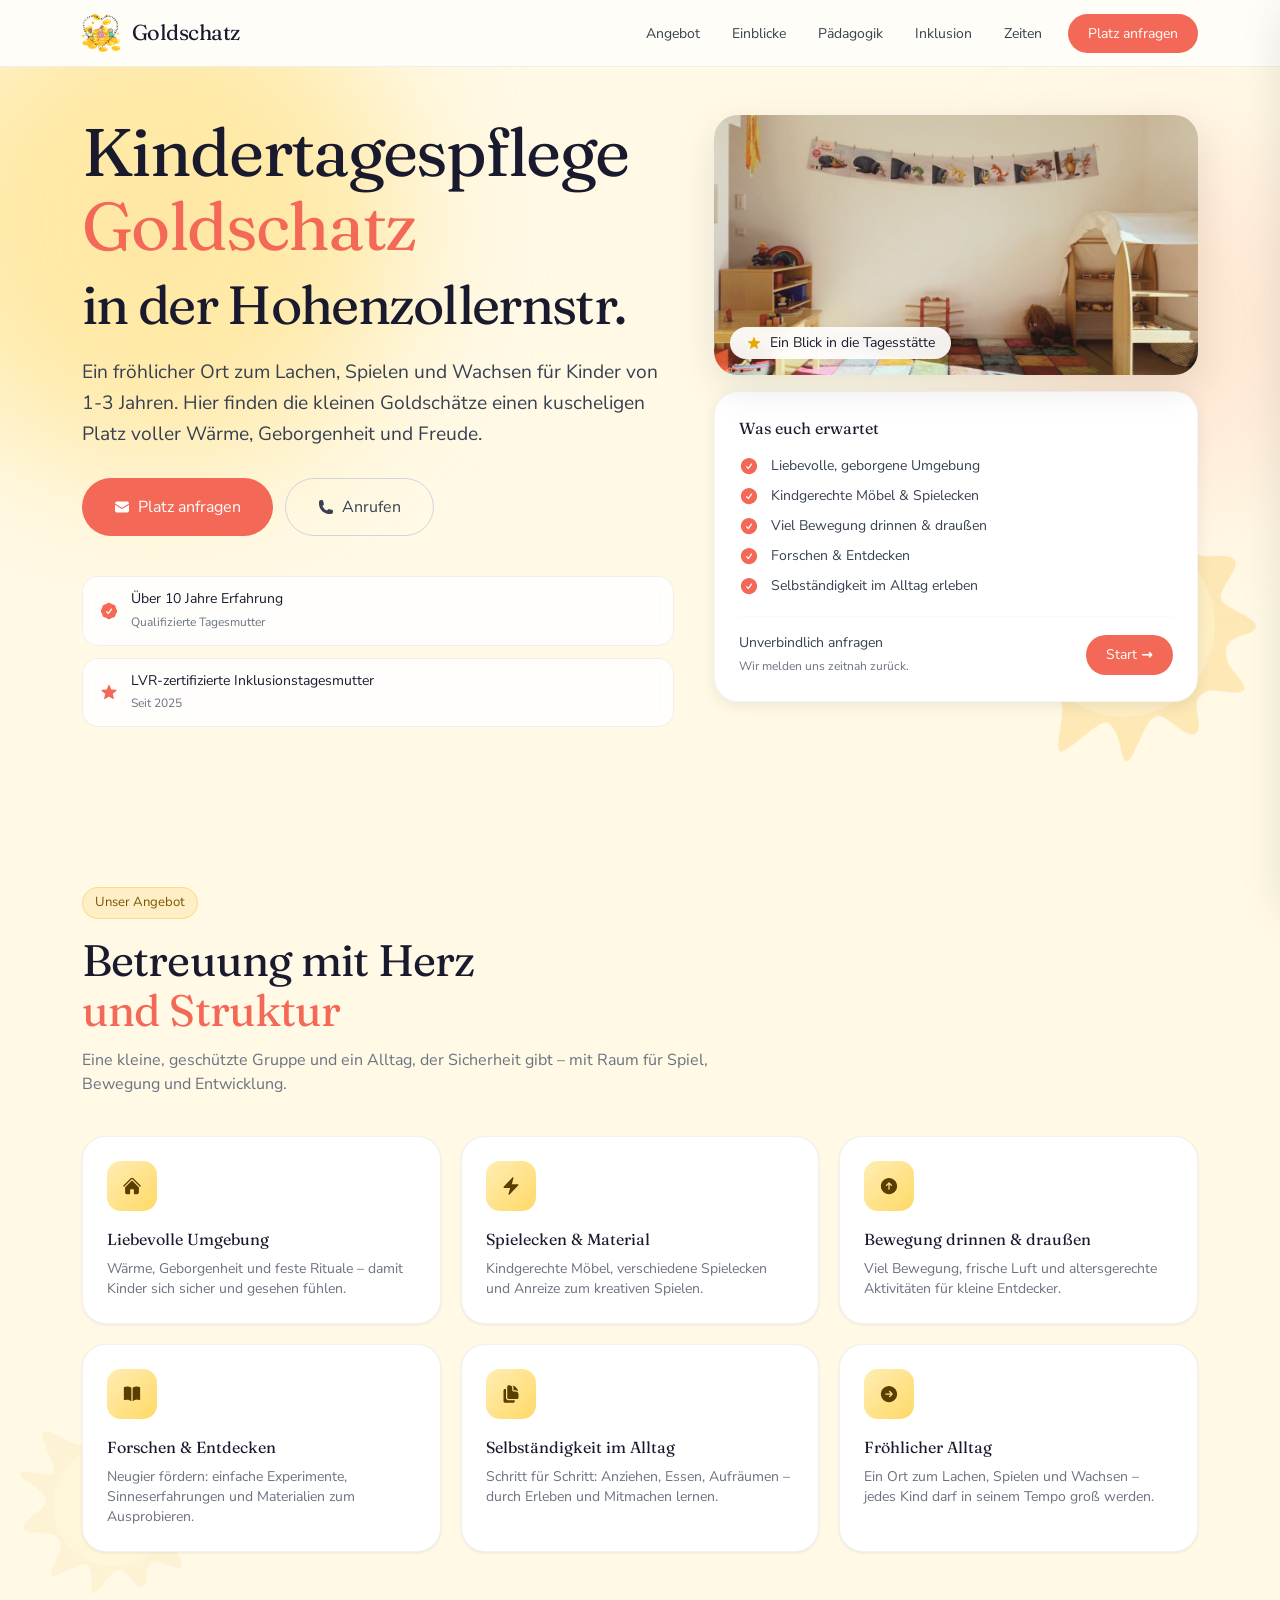
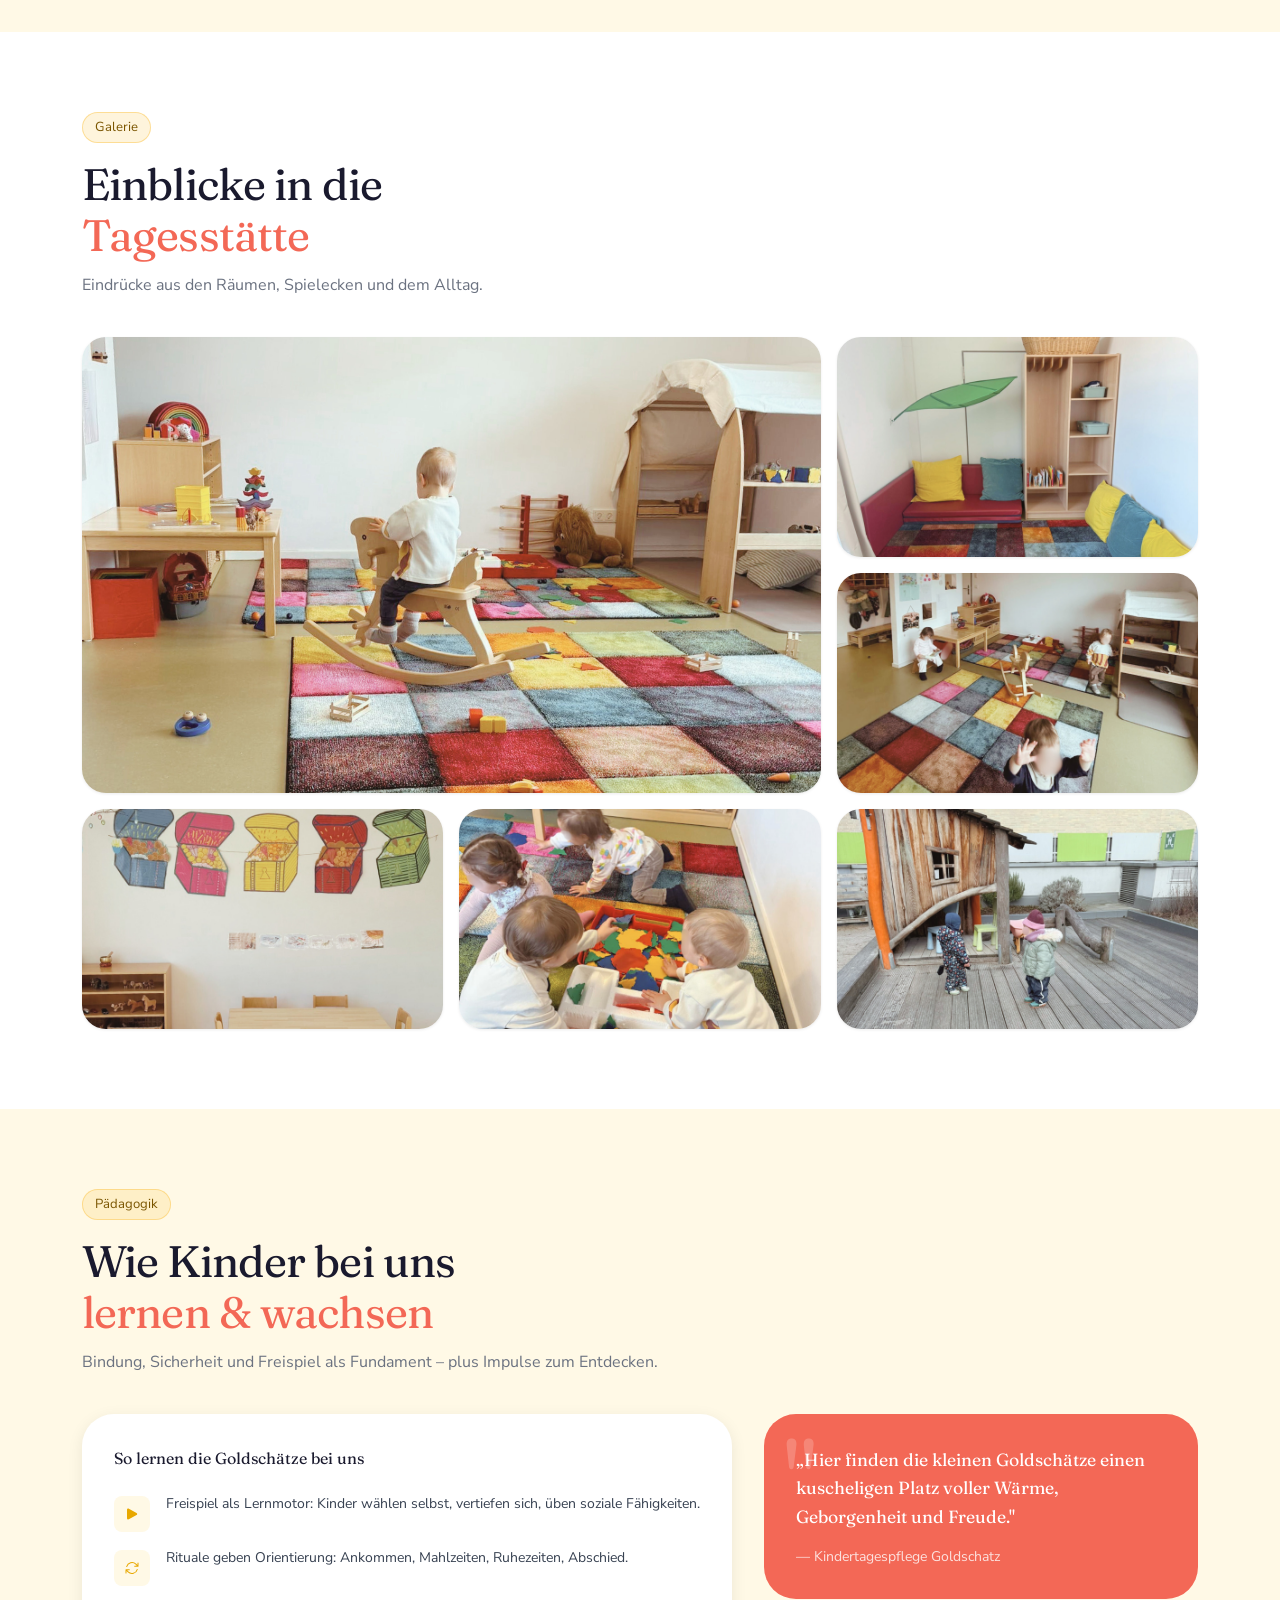
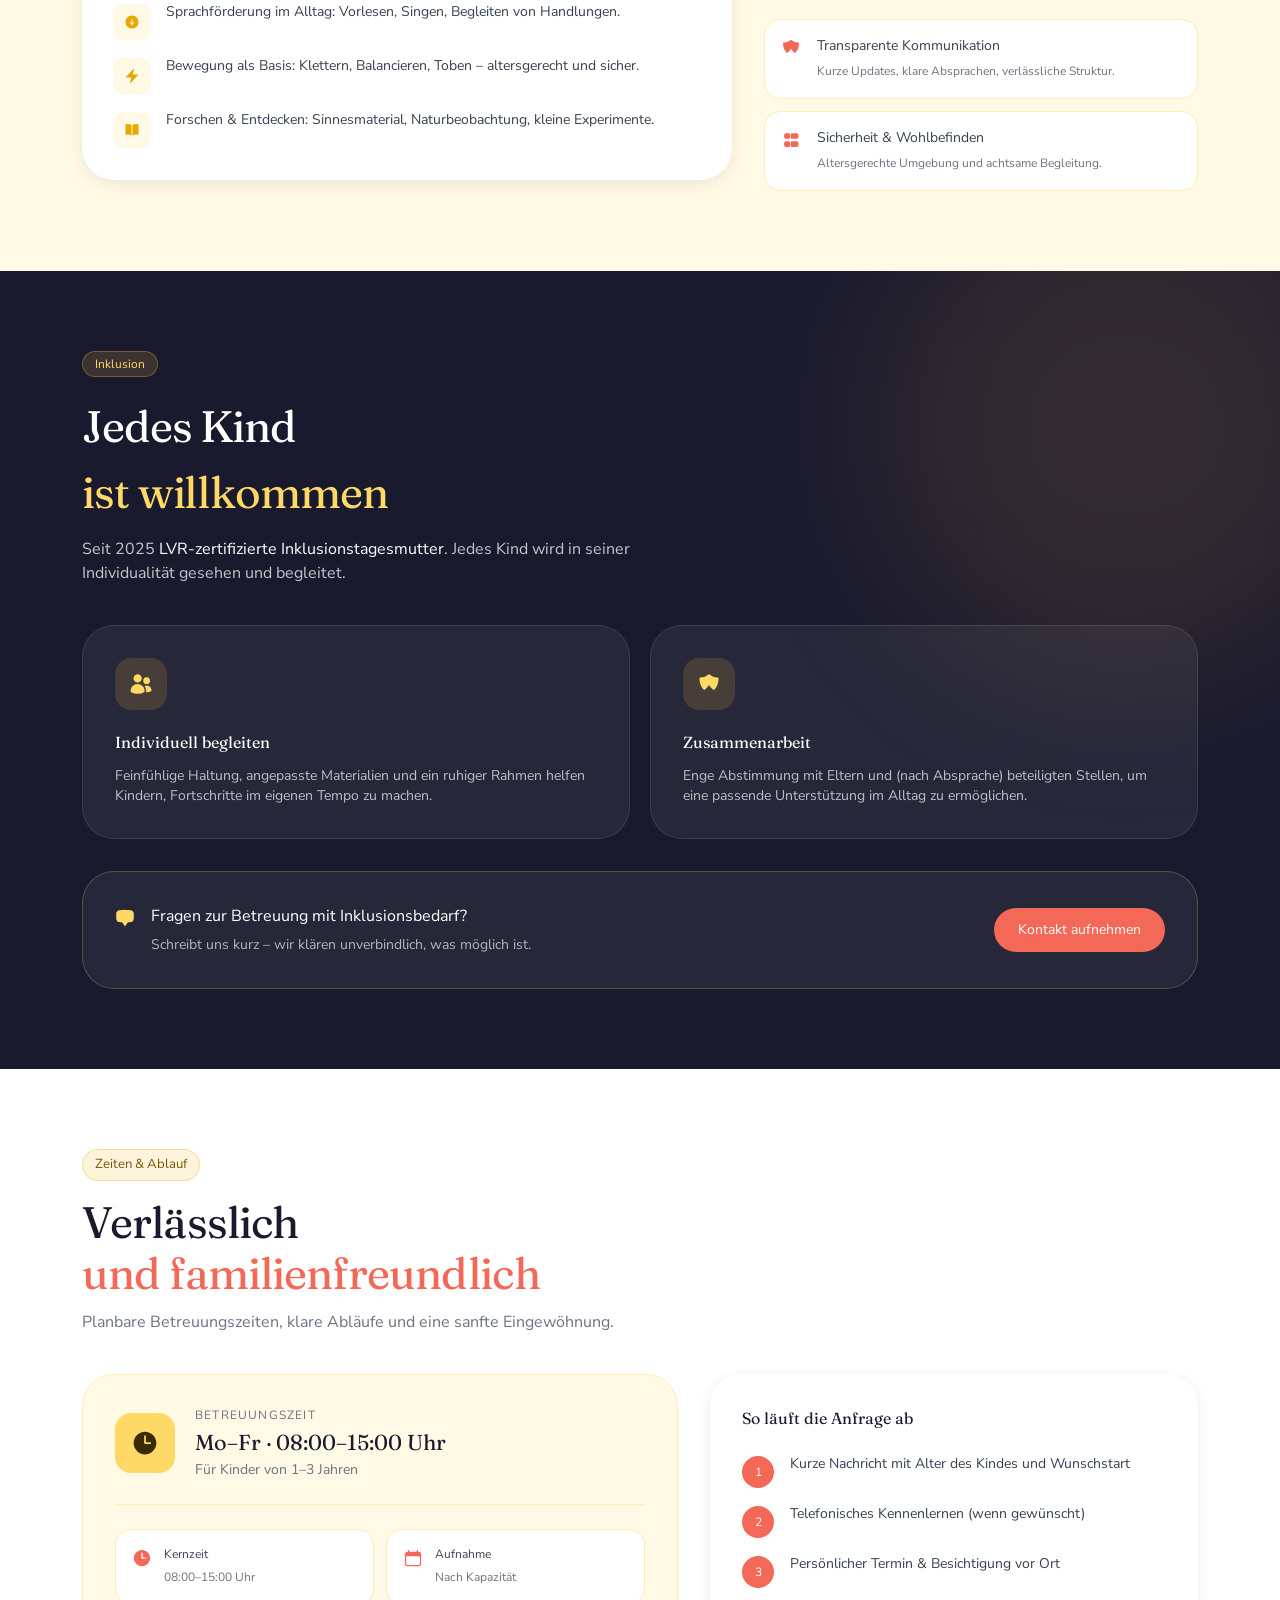
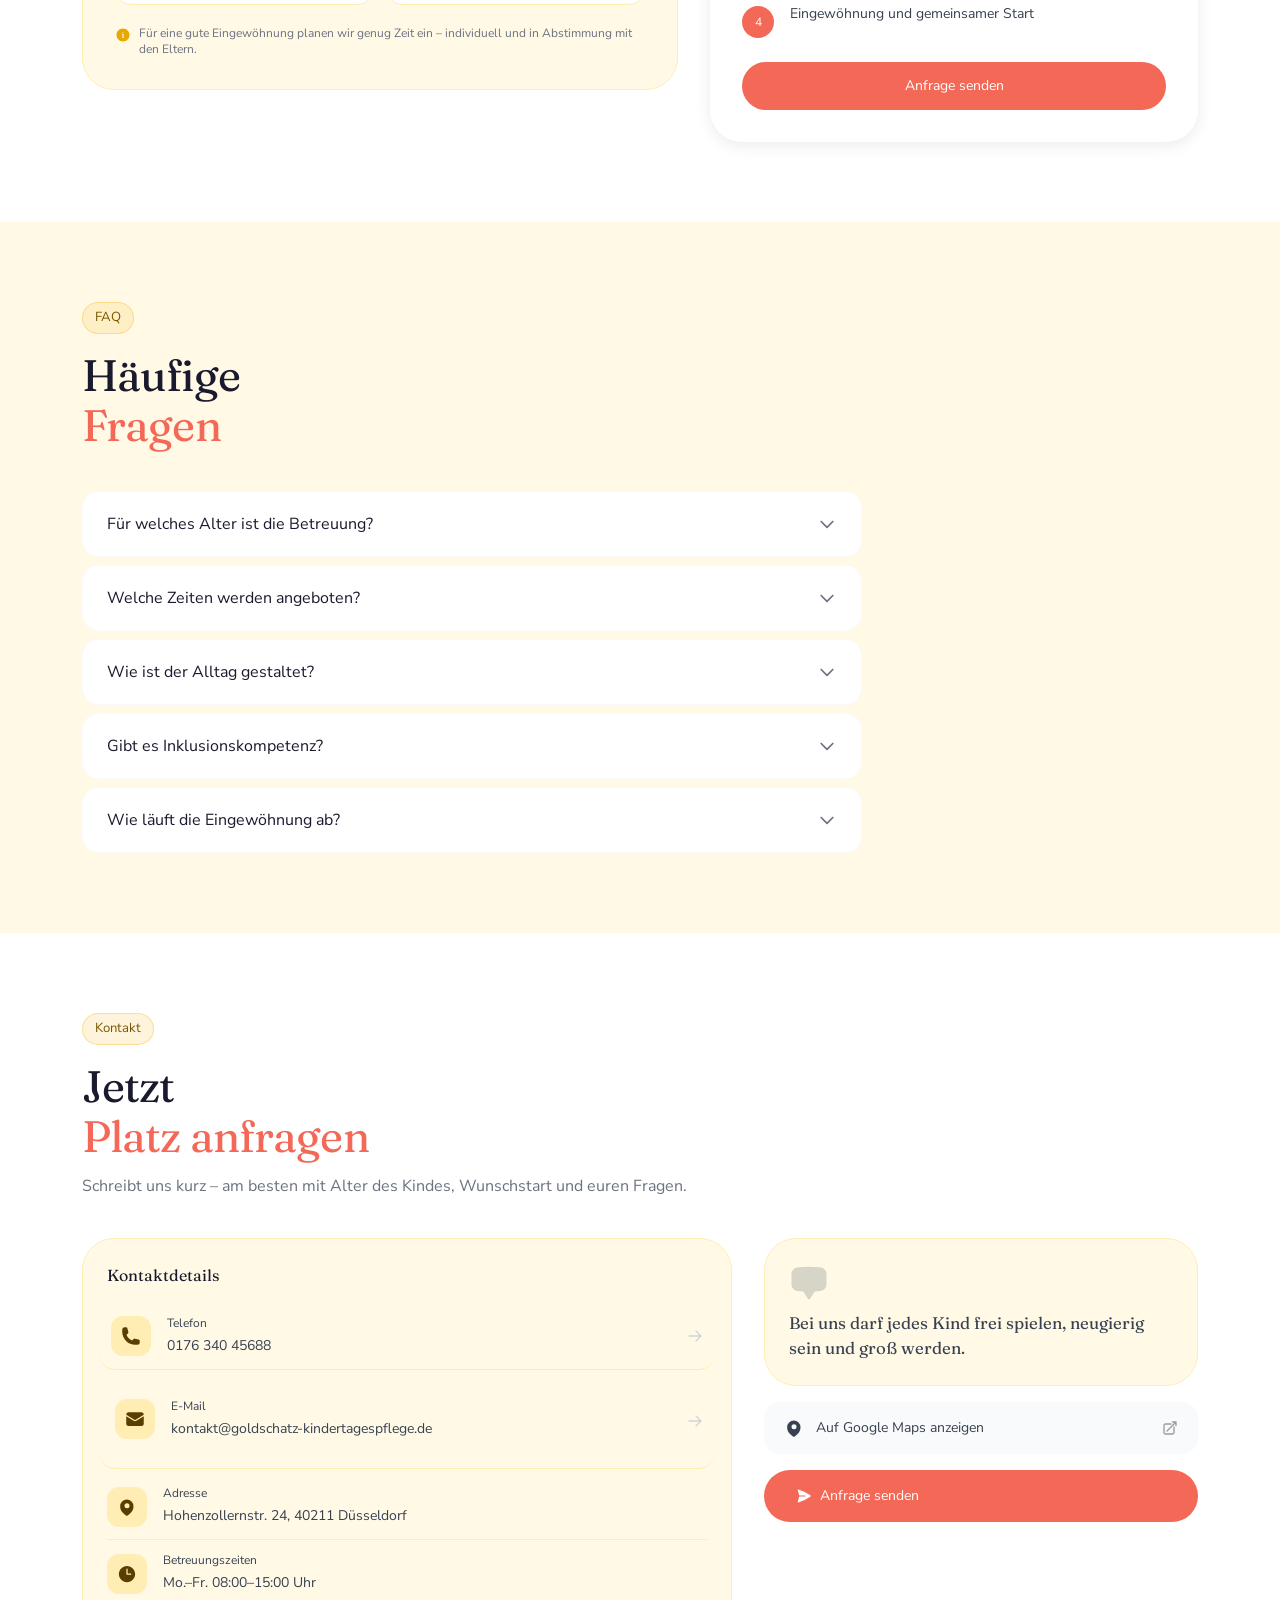
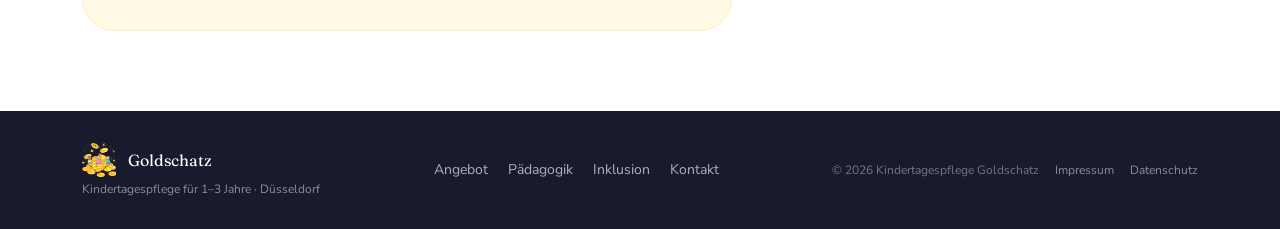
==== commit b125be76: "img blick in tagestätte umbenannt" ====
--- a/index.html
+++ b/index.html
@@ -12,6 +12,7 @@
   <!-- Open Graph -->
   <meta property="og:title" content="Kindertagespflege Goldschatz – Düsseldorf" />
   <meta property="og:description" content="Liebevolle Betreuung für Kinder von 1–3 Jahren. Mo–Fr 8–15 Uhr. Über 10 Jahre Erfahrung, LVR-zertifizierte Inklusionstagesmutter." />
+  <meta property="og:image" content="./img/Goldschatz Logo.png" />
   <meta property="og:type" content="website" />
   <meta property="og:locale" content="de_DE" />
 
@@ -131,7 +132,7 @@
       </div>
       <div class="flex flex-col gap-4" data-animate="fade-up" data-delay="100">
         <div class="rounded-3xl overflow-hidden shadow-lg relative">
-          <img src="./img/blick-in-tagesstätte.png" alt="Blick in die Kindertagespflege Goldschatz – heller freundlicher Spielraum" loading="eager" width="800" height="530" fetchpriority="high" class="w-full h-[260px] object-cover" />
+          <img src="./img/blick-in-tagesstaette.png" alt="Blick in die Kindertagespflege Goldschatz – heller freundlicher Spielraum" loading="eager" width="800" height="530" fetchpriority="high" class="w-full h-[260px] object-cover" />
           <div class="absolute bottom-4 left-4 flex items-center gap-2 px-4 py-1.5 bg-white/92 rounded-full text-sm font-bold text-ink-900 backdrop-blur-sm">
             <svg class="w-4 h-4 text-gold-500" viewBox="0 0 24 24" fill="currentColor" aria-hidden="true"><path d="M11.48 3.499a.562.562 0 0 1 1.04 0l2.125 5.111a.563.563 0 0 0 .475.345l5.518.442c.499.04.701.663.321.988l-4.204 3.602a.563.563 0 0 0-.182.557l1.285 5.385a.562.562 0 0 1-.84.61l-4.725-2.885a.562.562 0 0 0-.586 0L6.982 20.54a.562.562 0 0 1-.84-.61l1.285-5.386a.562.562 0 0 0-.182-.557l-4.204-3.602a.562.562 0 0 1 .321-.988l5.518-.442a.563.563 0 0 0 .475-.345L11.48 3.5Z"/></svg>
             Ein Blick in die Tagesstätte
@@ -390,8 +391,8 @@
       </nav>
       <div class="flex items-center gap-4 text-xs text-white/40 flex-wrap">
         <span>© <span id="year"></span> Kindertagespflege Goldschatz</span>
-        <a href="impressum.html" id="impressum-link"   class="text-white/50 hover:text-white transition-colors">Impressum</a>
-        <a href="datenschutz.html" id="datenschutz-link" class="text-white/50 hover:text-white transition-colors">Datenschutz</a>
+        <a href="impressum" id="impressum-link"   class="text-white/50 hover:text-white transition-colors">Impressum</a>
+        <a href="datenschutz" id="datenschutz-link" class="text-white/50 hover:text-white transition-colors">Datenschutz</a>
       </div>
     </div>
   </footer>
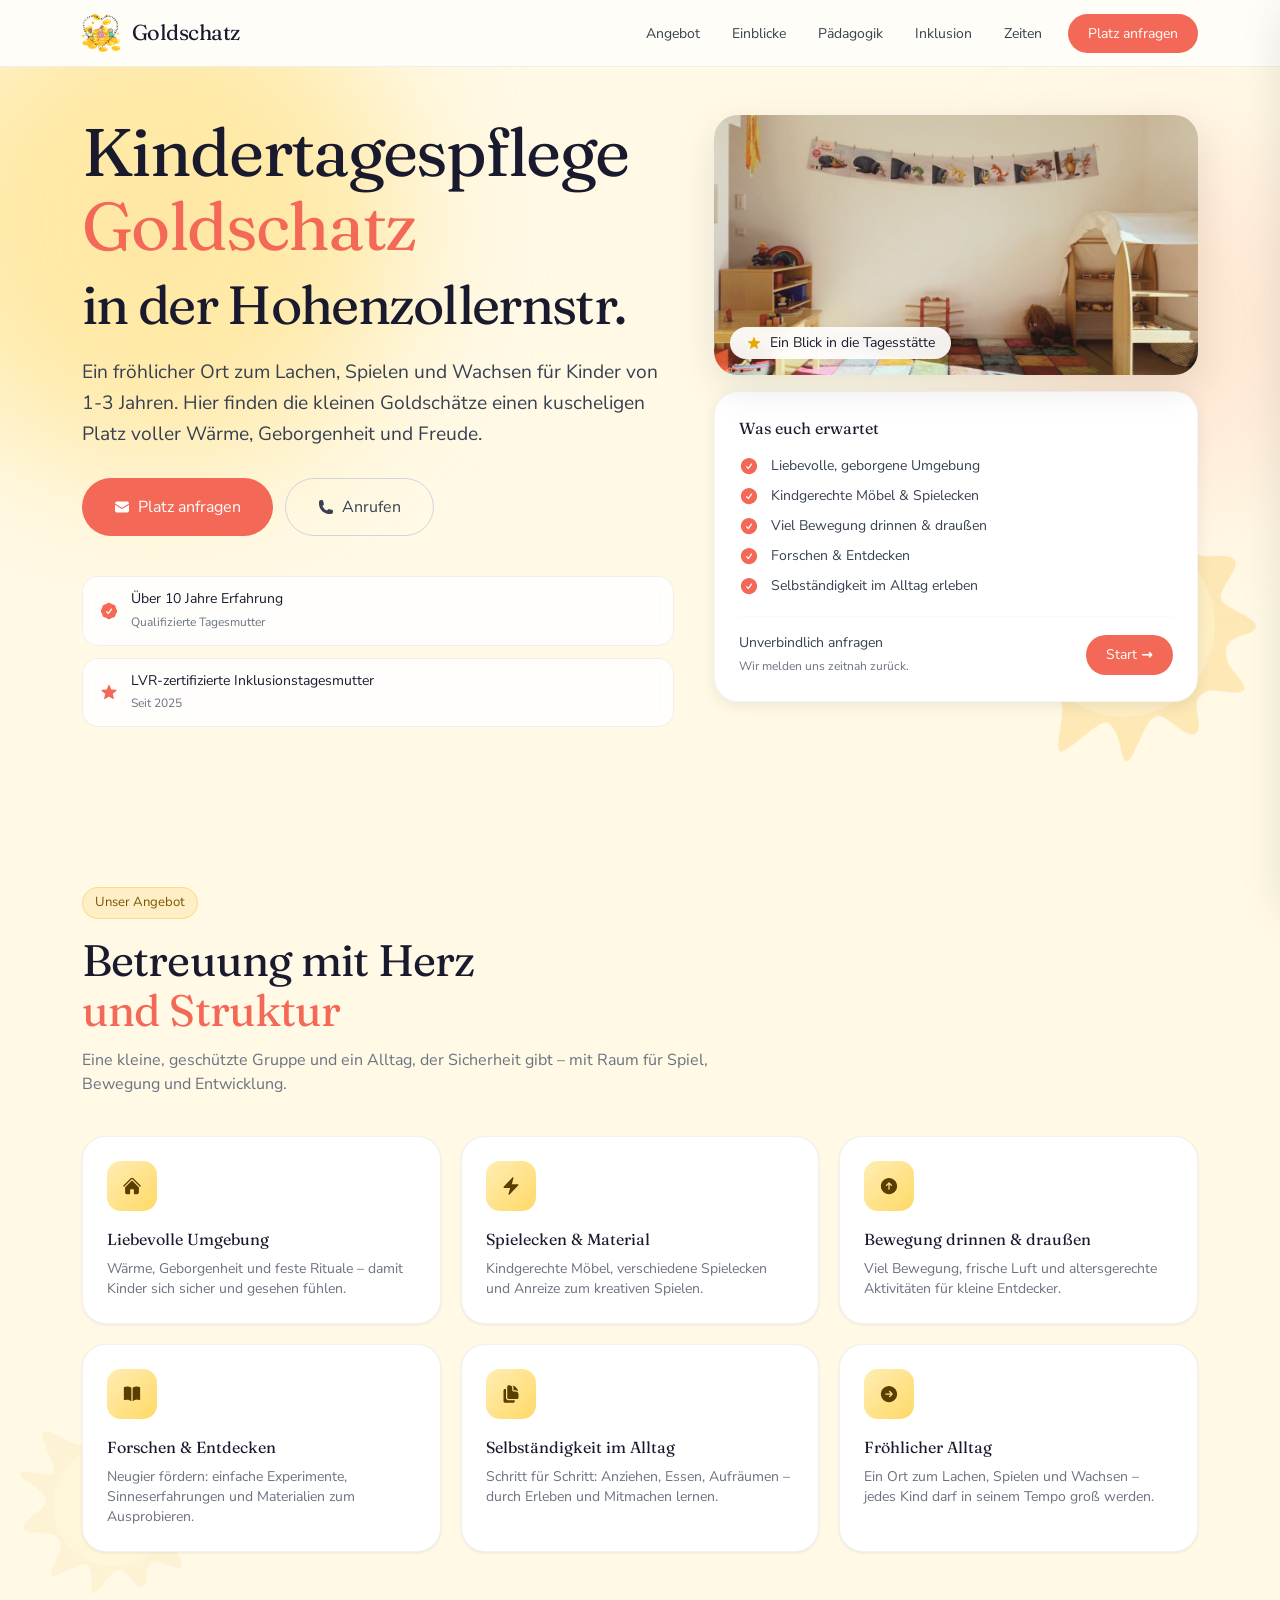
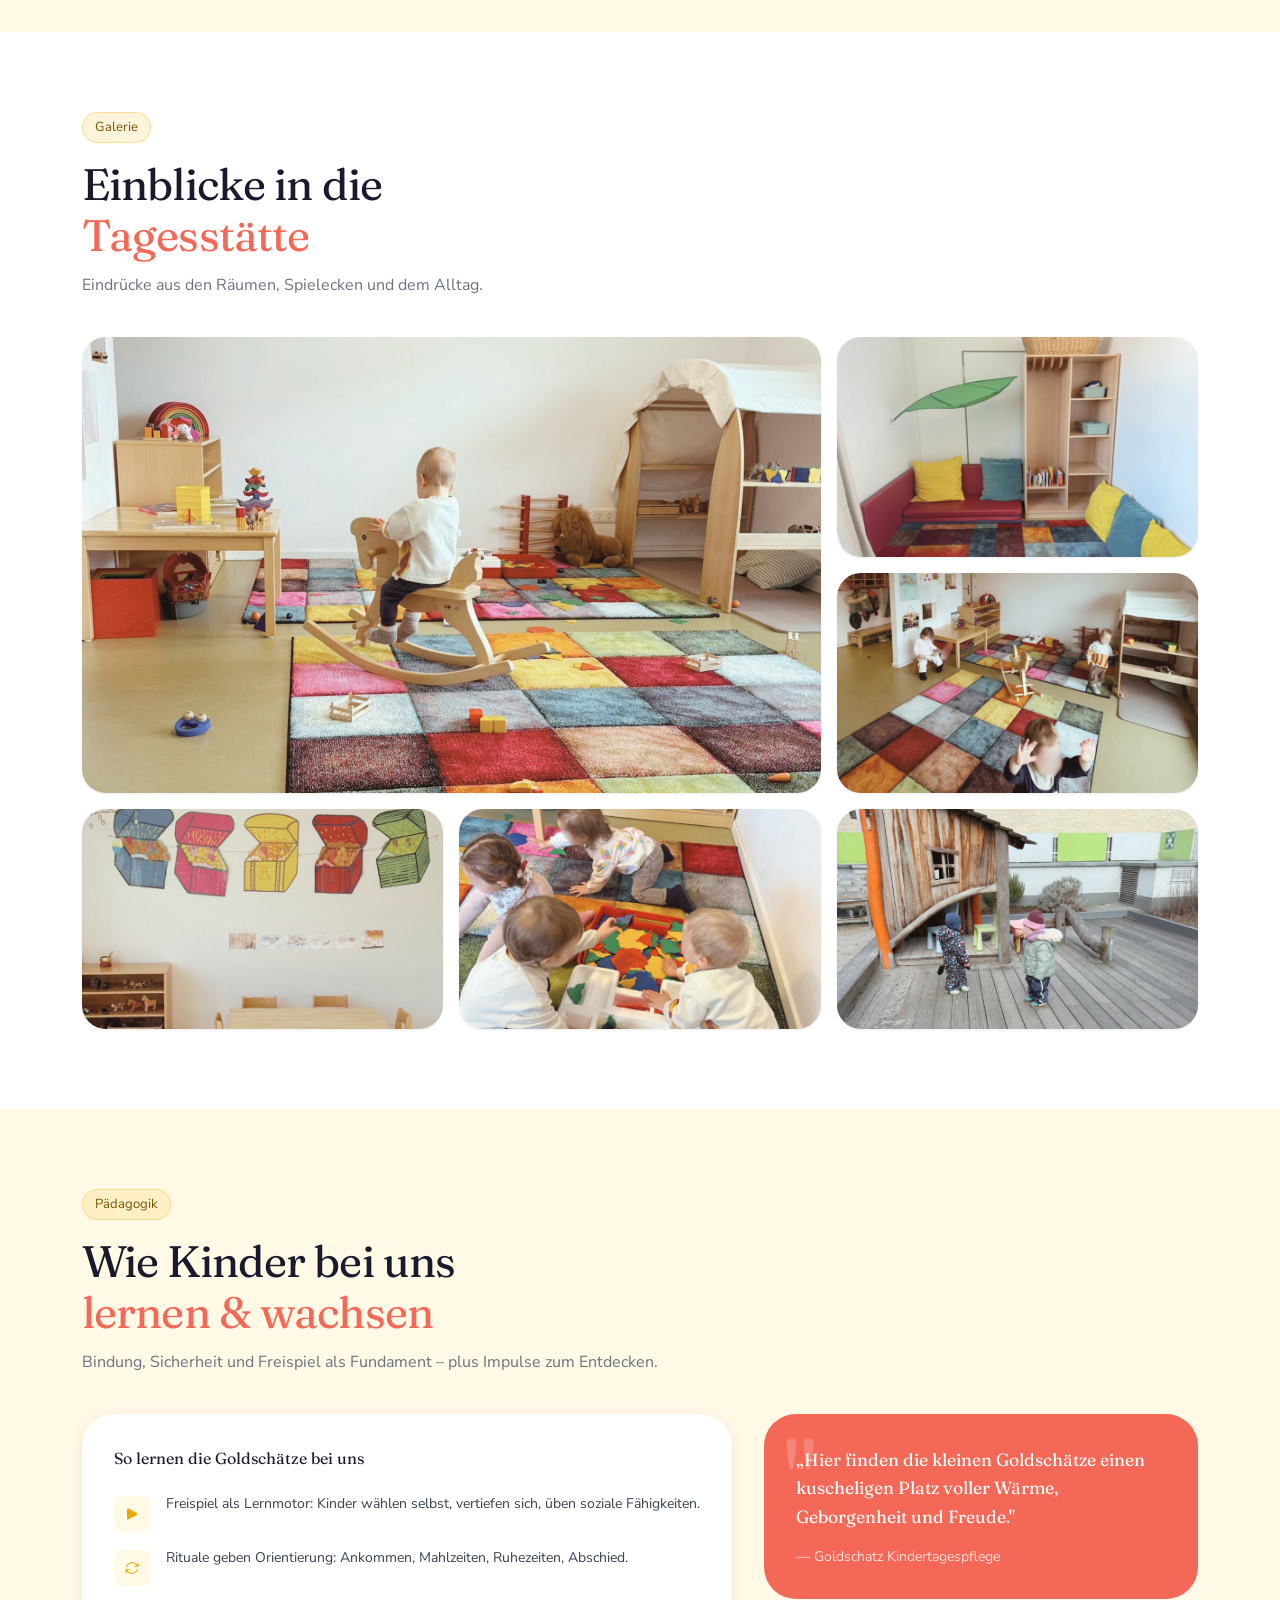
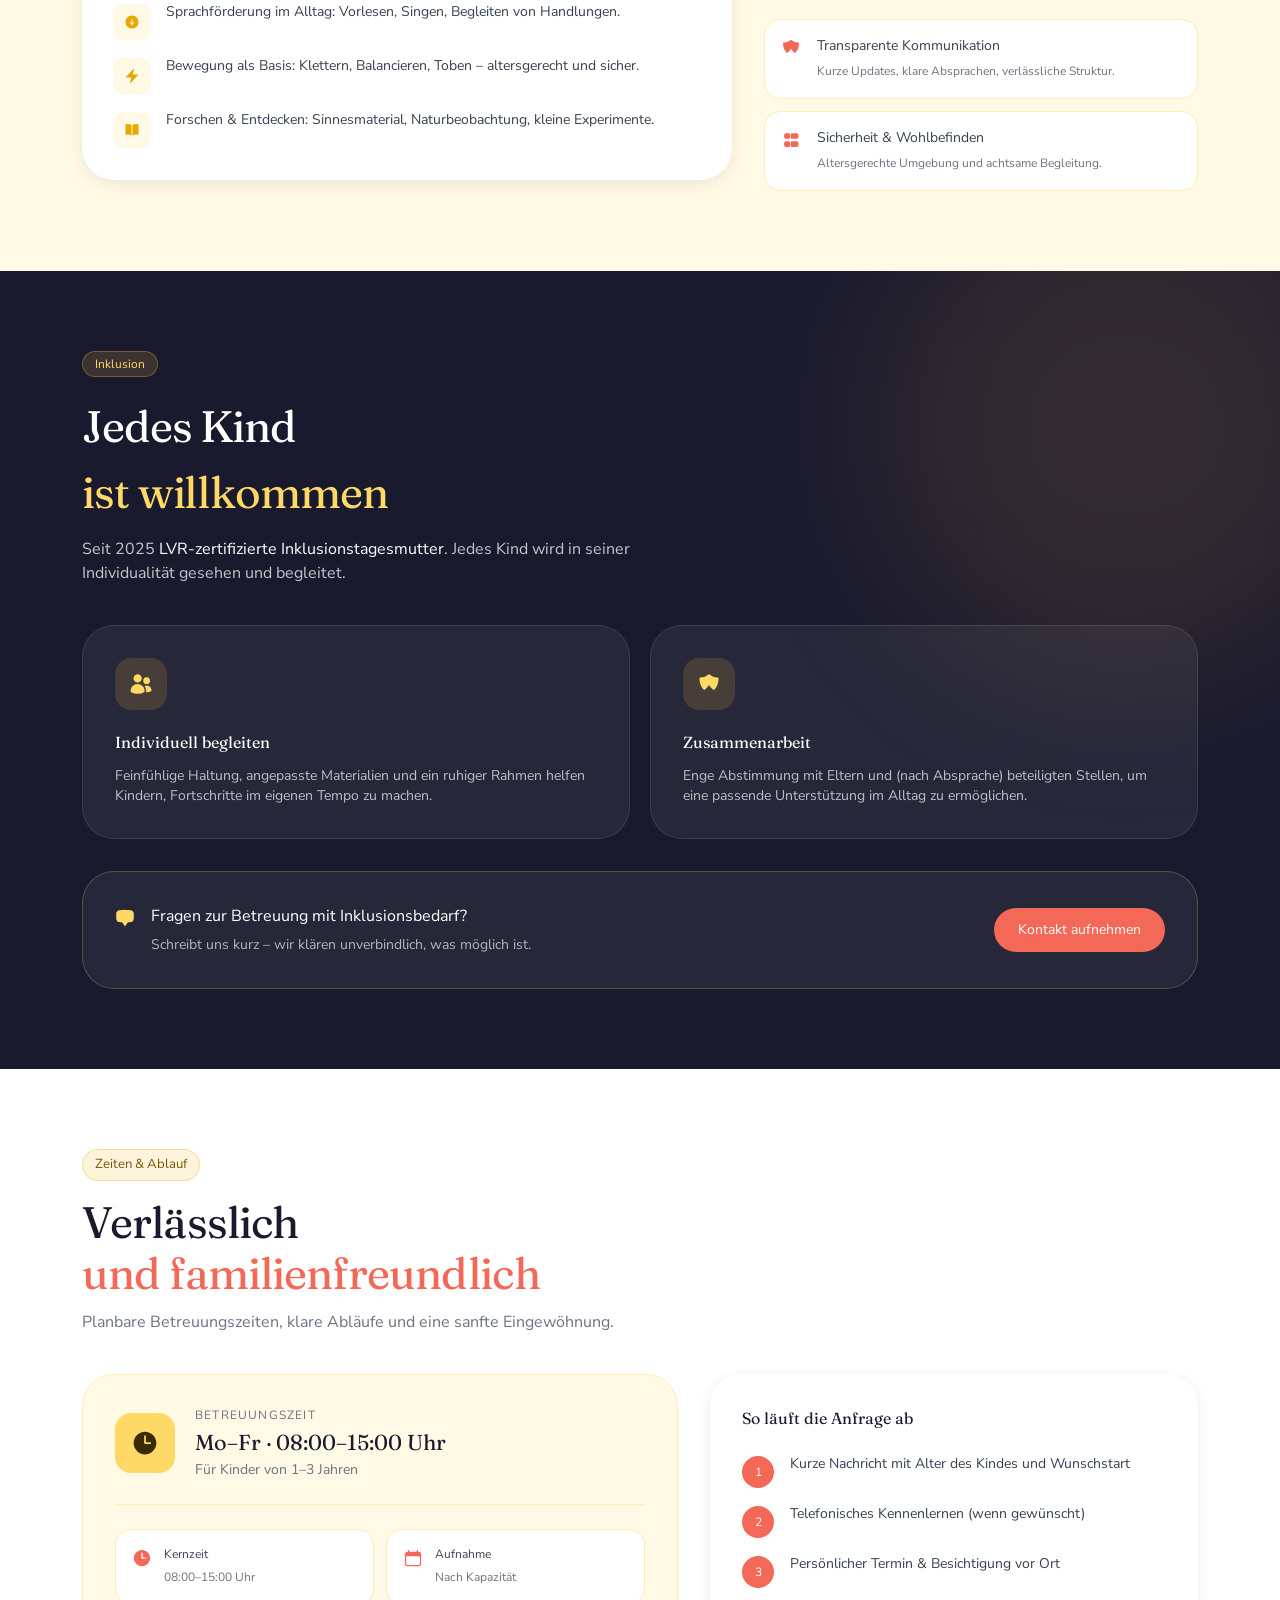
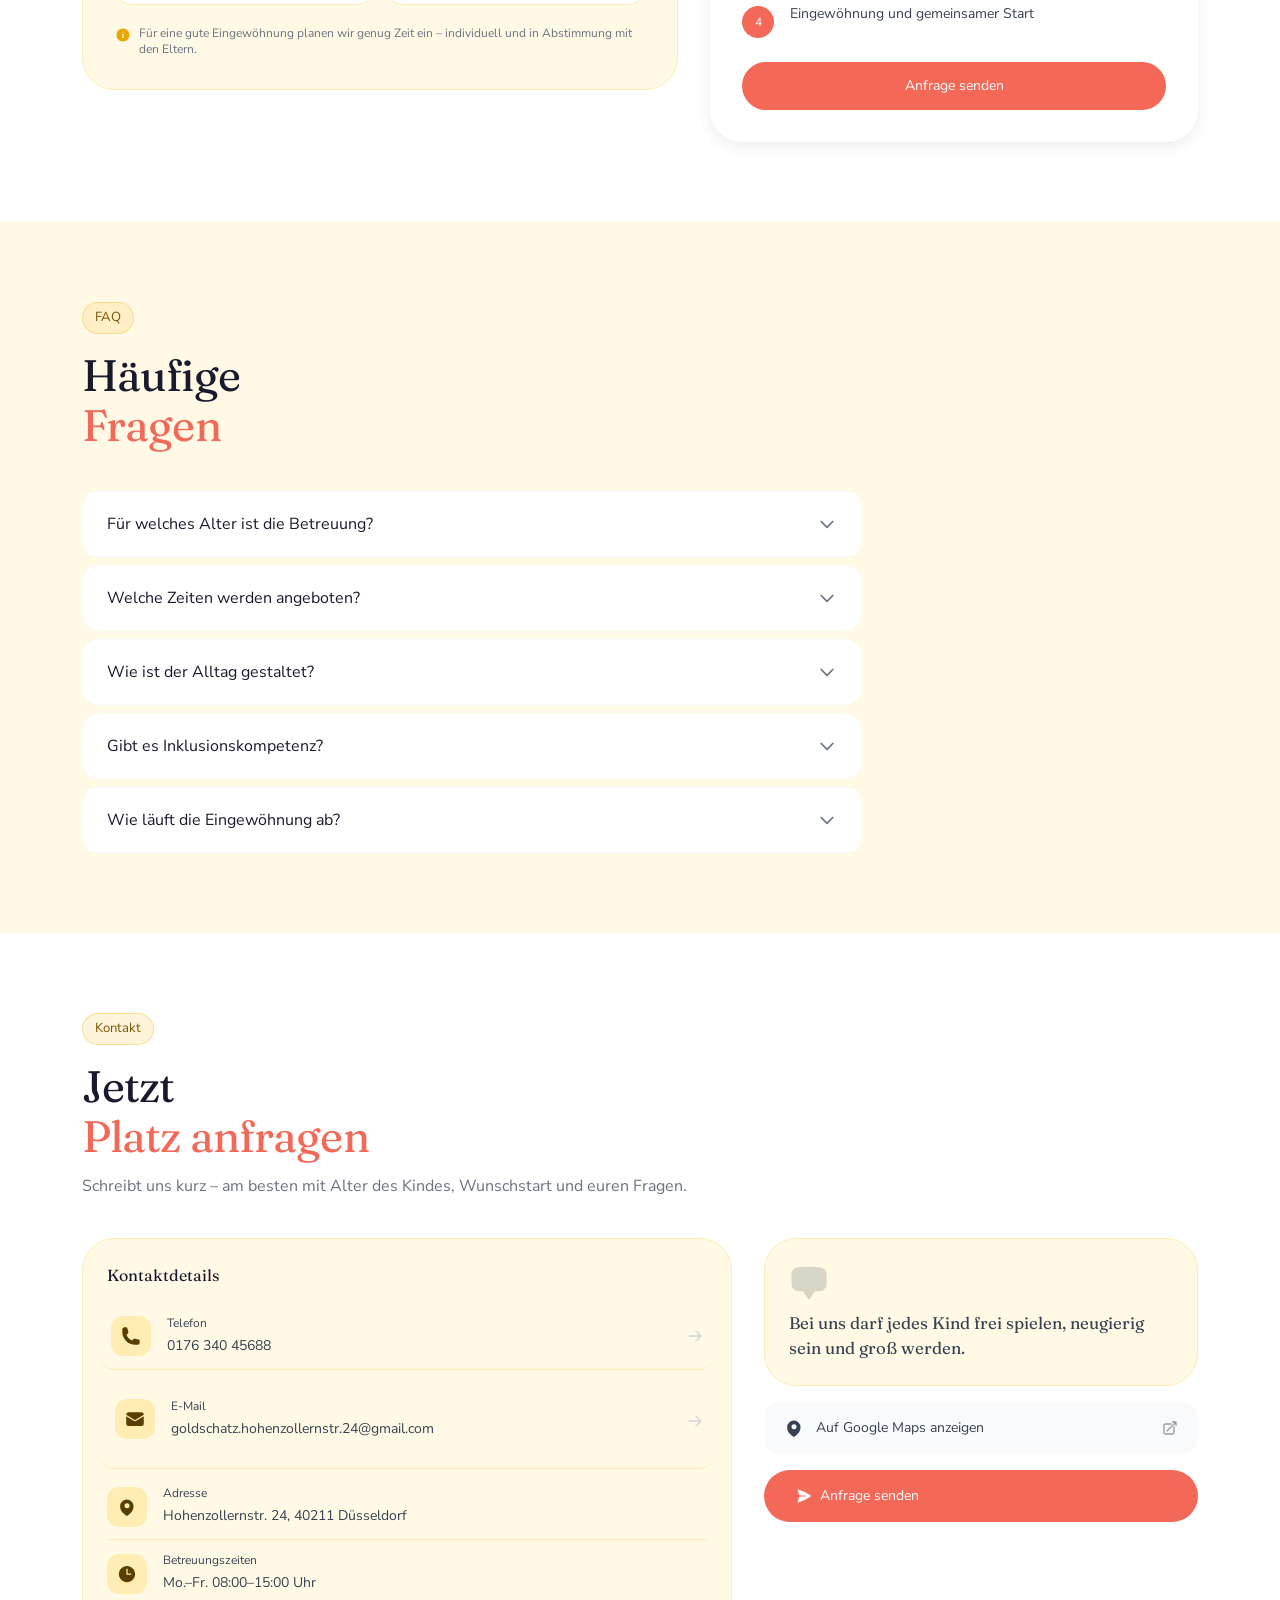
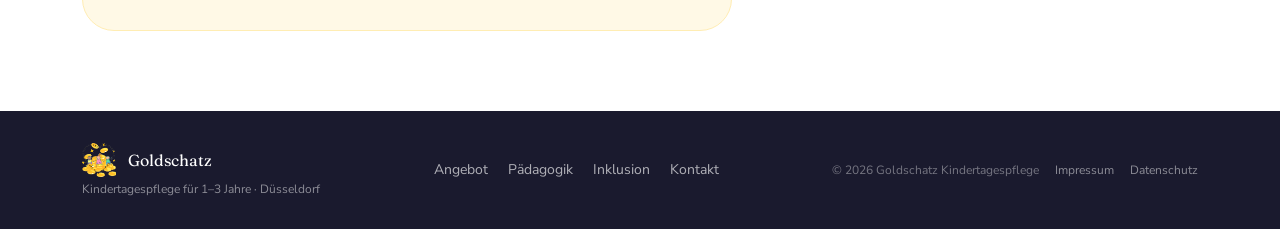
==== commit 16a4a73a: "Google Maps Link angepasst" ====
--- a/index.html
+++ b/index.html
@@ -3,14 +3,14 @@
 <head>
   <meta charset="utf-8" />
   <meta name="viewport" content="width=device-width, initial-scale=1" />
-  <meta name="description" content="Kindertagespflege Goldschatz – liebevolle Betreuung für Kinder von 1–3 Jahren in Düsseldorf. Mo–Fr 8–15 Uhr. Über 10 Jahre Erfahrung, seit 2025 LVR-zertifizierte Inklusionstagesmutter." />
+  <meta name="description" content="Goldschatz Kindertagespflege – liebevolle Betreuung für Kinder von 1–3 Jahren in Düsseldorf. Mo–Fr 8–15 Uhr. Über 10 Jahre Erfahrung, seit 2025 LVR-zertifizierte Inklusionstagesmutter." />
   <meta name="theme-color" content="#fac13f" />
   <meta name="robots" content="index, follow" />
   <link rel="canonical" href="https://goldschatz-kindertagespflege.de/" />
-  <title>Kindertagespflege Goldschatz Düsseldorf | Tagesmutter für Kinder 1–3 Jahre</title>
+  <title>Goldschatz Kindertagespflege Düsseldorf | Tagesmutter für Kinder 1–3 Jahre</title>
 
   <!-- Open Graph -->
-  <meta property="og:title" content="Kindertagespflege Goldschatz – Düsseldorf" />
+  <meta property="og:title" content="Goldschatz Kindertagespflege – Düsseldorf" />
   <meta property="og:description" content="Liebevolle Betreuung für Kinder von 1–3 Jahren. Mo–Fr 8–15 Uhr. Über 10 Jahre Erfahrung, LVR-zertifizierte Inklusionstagesmutter." />
   <meta property="og:image" content="./img/Goldschatz Logo.png" />
   <meta property="og:type" content="website" />
@@ -18,7 +18,7 @@
 
   <!-- Structured Data -->
   <script type="application/ld+json">
-  {"@context":"https://schema.org","@type":"ChildCare","name":"Kindertagespflege Goldschatz","description":"Liebevolle Kindertagespflege für Kinder von 1–3 Jahren in Düsseldorf.","address":{"@type":"PostalAddress","streetAddress":"Hohenzollernstr. 24","addressLocality":"Düsseldorf","postalCode":"40211","addressCountry":"DE"},"telephone":"+4917634045688","openingHours":"Mo-Fr 08:00-15:00","areaServed":{"@type":"City","name":"Düsseldorf"}}
+  {"@context":"https://schema.org","@type":"ChildCare","name":"Goldschatz Kindertagespflege","description":"Liebevolle Kindertagespflege für Kinder von 1–3 Jahren in Düsseldorf.","address":{"@type":"PostalAddress","streetAddress":"Hohenzollernstr. 24","addressLocality":"Düsseldorf","postalCode":"40211","addressCountry":"DE"},"telephone":"+4917634045688","openingHours":"Mo-Fr 08:00-15:00","areaServed":{"@type":"City","name":"Düsseldorf"}}
   </script>
 
   <script defer src="./assets/script.js"></script>
@@ -132,7 +132,7 @@
       </div>
       <div class="flex flex-col gap-4" data-animate="fade-up" data-delay="100">
         <div class="rounded-3xl overflow-hidden shadow-lg relative">
-          <img src="./img/blick-in-tagesstaette.png" alt="Blick in die Kindertagespflege Goldschatz – heller freundlicher Spielraum" loading="eager" width="800" height="530" fetchpriority="high" class="w-full h-[260px] object-cover" />
+          <img src="./img/blick-in-tagesstaette.png" alt="Blick in die Goldschatz Kindertagespflege – heller freundlicher Spielraum" loading="eager" width="800" height="530" fetchpriority="high" class="w-full h-[260px] object-cover" />
           <div class="absolute bottom-4 left-4 flex items-center gap-2 px-4 py-1.5 bg-white/92 rounded-full text-sm font-bold text-ink-900 backdrop-blur-sm">
             <svg class="w-4 h-4 text-gold-500" viewBox="0 0 24 24" fill="currentColor" aria-hidden="true"><path d="M11.48 3.499a.562.562 0 0 1 1.04 0l2.125 5.111a.563.563 0 0 0 .475.345l5.518.442c.499.04.701.663.321.988l-4.204 3.602a.563.563 0 0 0-.182.557l1.285 5.385a.562.562 0 0 1-.84.61l-4.725-2.885a.562.562 0 0 0-.586 0L6.982 20.54a.562.562 0 0 1-.84-.61l1.285-5.386a.562.562 0 0 0-.182-.557l-4.204-3.602a.562.562 0 0 1 .321-.988l5.518-.442a.563.563 0 0 0 .475-.345L11.48 3.5Z"/></svg>
             Ein Blick in die Tagesstätte
@@ -220,7 +220,7 @@
             <blockquote class="relative bg-coral-400 text-white rounded-[2rem] p-8 overflow-hidden">
               <span class="absolute top-4 left-5 font-display text-[6rem] leading-none opacity-20 pointer-events-none select-none" aria-hidden="true">"</span>
               <p class="font-display italic text-[1.1rem] leading-relaxed relative z-10 text-white max-w-none">„Hier finden die kleinen Goldschätze einen kuscheligen Platz voller Wärme, Geborgenheit und Freude."</p>
-              <cite class="block mt-4 text-sm opacity-80 not-italic">— Kindertagespflege Goldschatz</cite>
+              <cite class="block mt-4 text-sm opacity-80 not-italic">— Goldschatz Kindertagespflege</cite>
             </blockquote>
             <div class="flex flex-col gap-3">
               <div class="flex gap-4 items-start p-4 bg-white rounded-2xl border border-gold-200"><svg class="w-5 h-5 text-coral-400 shrink-0 mt-0.5" viewBox="0 0 24 24" fill="currentColor" aria-hidden="true"><path fill-rule="evenodd" d="M11.054 2.678a1.5 1.5 0 0 1 1.892 0 11.25 11.25 0 0 0 7.83 2.813.75.75 0 0 1 .771.771 17.25 17.25 0 0 1-3.684 10.987l-.008.009-.017.02-.014.012a1.5 1.5 0 0 1-1.962.125 13.5 13.5 0 0 1-3.862-4.415 13.5 13.5 0 0 1-3.862 4.415 1.5 1.5 0 0 1-1.962-.125l-.014-.012-.017-.02-.008-.009A17.25 17.25 0 0 1 2.453 6.262a.75.75 0 0 1 .771-.771 11.25 11.25 0 0 0 7.83-2.813Z" clip-rule="evenodd"/></svg><div><strong class="block text-sm mb-0.5">Transparente Kommunikation</strong><span class="text-xs text-ink-500">Kurze Updates, klare Absprachen, verlässliche Struktur.</span></div></div>
@@ -334,7 +334,7 @@
               <div><strong class="block text-xs mb-0.5">Telefon</strong><span class="text-sm text-ink-700">0176 340 45688</span></div>
               <svg class="w-4 h-4 text-ink-300 ml-auto" viewBox="0 0 24 24" fill="none" stroke="currentColor" stroke-width="2" aria-hidden="true"><path stroke-linecap="round" stroke-linejoin="round" d="M13.5 4.5 21 12m0 0-7.5 7.5M21 12H3"/></svg>
             </a>
-            <a href="mailto:kontakt@goldschatz-kindertagespflege.de" class="flex items-center gap-4 p-3 -mx-2 rounded-2xl hover:bg-gold-100 transition-colors border-b border-gold-200 mb-1">
+            <a href="mailto:goldschatz.hohenzollernstr.24@gmail.com" class="flex items-center gap-4 p-3 -mx-2 rounded-2xl hover:bg-gold-100 transition-colors border-b border-gold-200 mb-1">
               <span id="mail-link"></span>
               <svg class="w-4 h-4 text-ink-300 ml-auto" viewBox="0 0 24 24" fill="none" stroke="currentColor" stroke-width="2" aria-hidden="true"><path stroke-linecap="round" stroke-linejoin="round" d="M13.5 4.5 21 12m0 0-7.5 7.5M21 12H3"/></svg>
             </a>
@@ -356,13 +356,13 @@
               <p class="font-display italic text-[1.05rem] text-ink max-w-none">Bei uns darf jedes Kind <strong class="not-italic font-extrabold">frei spielen, neugierig sein und groß werden.</strong></p>
             </div>
 
-            <a href="https://maps.google.com/?q=Hohenzollernstr.+24,+40211+Düsseldorf" target="_blank" rel="noopener noreferrer" class="flex items-center gap-3 px-5 py-4 bg-ink-100 hover:bg-ink-900 hover:text-white rounded-2xl font-bold text-sm text-ink-700 transition-all" aria-label="Auf Google Maps öffnen">
+            <a href="https://maps.app.goo.gl/23ZMtbGL1Un8XBpg7" target="_blank" rel="noopener noreferrer" class="flex items-center gap-3 px-5 py-4 bg-ink-100 hover:bg-ink-900 hover:text-white rounded-2xl font-bold text-sm text-ink-700 transition-all" aria-label="Auf Google Maps öffnen">
               <svg class="w-5 h-5" viewBox="0 0 24 24" fill="currentColor" aria-hidden="true"><path fill-rule="evenodd" d="m11.54 22.351.07.04.028.016a.76.76 0 0 0 .723 0l.028-.015.071-.041a16.975 16.975 0 0 0 1.144-.742 19.58 19.58 0 0 0 2.683-2.282c1.944-2.003 3.5-4.697 3.5-8.327a8 8 0 1 0-16 0c0 3.63 1.556 6.326 3.5 8.327a19.585 19.585 0 0 0 2.682 2.282 16.975 16.975 0 0 0 1.145.742ZM12 13.5a3 3 0 1 0 0-6 3 3 0 0 0 0 6Z" clip-rule="evenodd"/></svg>
               Auf Google Maps anzeigen
               <svg class="w-4 h-4 ml-auto opacity-50" viewBox="0 0 24 24" fill="none" stroke="currentColor" stroke-width="2" aria-hidden="true"><path stroke-linecap="round" stroke-linejoin="round" d="M13.5 6H5.25A2.25 2.25 0 0 0 3 8.25v10.5A2.25 2.25 0 0 0 5.25 21h10.5A2.25 2.25 0 0 0 18 18.75V10.5m-10.5 6L21 3m0 0h-5.25M21 3v5.25"/></svg>
             </a>
 
-            <a class="inline-flex items-center gap-2 px-8 py-4 bg-coral-400 hover:bg-coral-500 disabled:opacity-60 text-white rounded-full font-extrabold text-sm transition-all hover:-translate-y-px hover:shadow-[0_6px_20px_rgba(243,104,86,0.35)]" href="mailto:kontakt@goldschatz-kindertagespflege.de" >
+            <a class="inline-flex items-center gap-2 px-8 py-4 bg-coral-400 hover:bg-coral-500 disabled:opacity-60 text-white rounded-full font-extrabold text-sm transition-all hover:-translate-y-px hover:shadow-[0_6px_20px_rgba(243,104,86,0.35)]" href="mailto:goldschatz.hohenzollernstr.24@gmail.com" >
               <svg class="w-4 h-4" viewBox="0 0 24 24" fill="currentColor" aria-hidden="true"><path d="M3.478 2.405a.75.75 0 0 0-.926.94l2.432 7.905H13.5a.75.75 0 0 1 0 1.5H4.984l-2.432 7.905a.75.75 0 0 0 .926.94 60.519 60.519 0 0 0 18.445-8.986.75.75 0 0 0 0-1.218A60.517 60.517 0 0 0 3.478 2.405Z"/></svg>
               Anfrage senden
             </a>
@@ -390,7 +390,7 @@
         <a href="#kontakt"    class="text-sm font-semibold text-white/65 hover:text-white transition-colors">Kontakt</a>
       </nav>
       <div class="flex items-center gap-4 text-xs text-white/40 flex-wrap">
-        <span>© <span id="year"></span> Kindertagespflege Goldschatz</span>
+        <span>© <span id="year"></span> Goldschatz Kindertagespflege</span>
         <a href="impressum" id="impressum-link"   class="text-white/50 hover:text-white transition-colors">Impressum</a>
         <a href="datenschutz" id="datenschutz-link" class="text-white/50 hover:text-white transition-colors">Datenschutz</a>
       </div>
